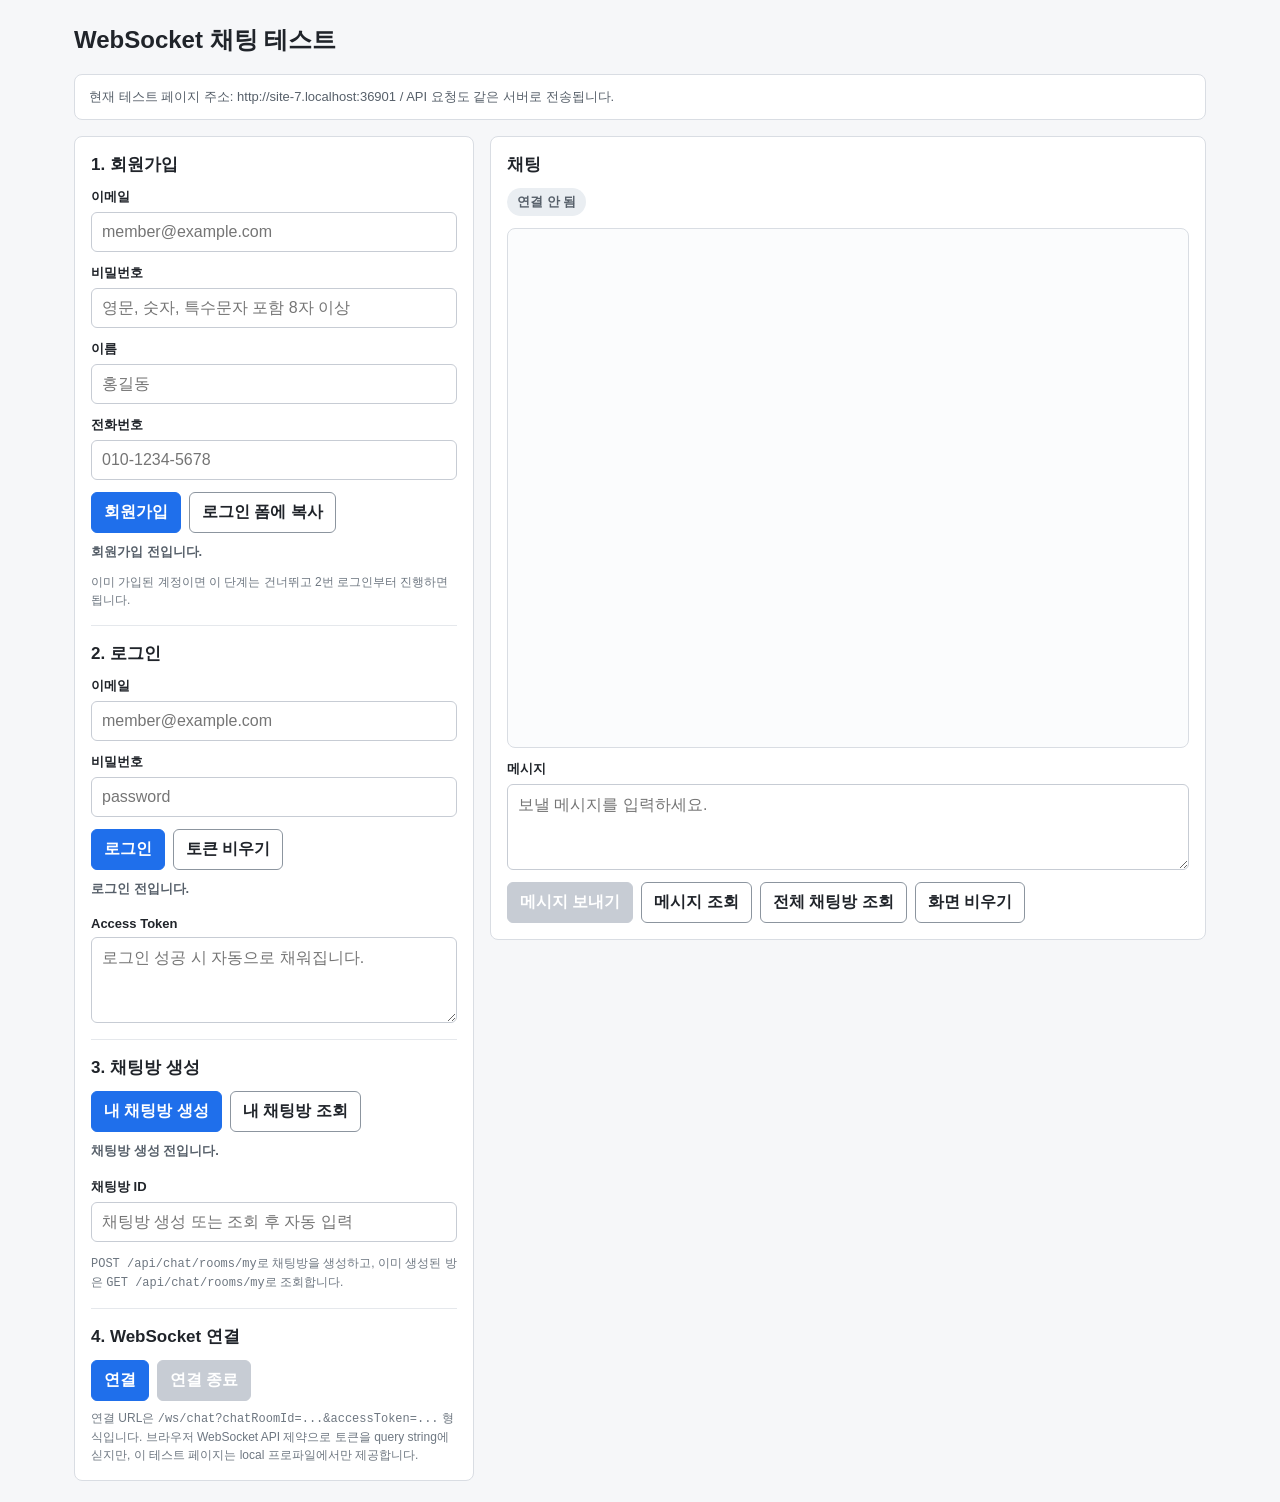
==== src/main/resources/chat-test/chat-test.html @ c2c8c6ca "feat: 채팅방 및 메시지 조회 페이징 적용" ====
<!doctype html>
<html lang="ko">
<head>
    <meta charset="UTF-8">
    <meta name="viewport" content="width=device-width, initial-scale=1.0">
    <title>WebSocket 채팅 테스트</title>
    <style>
        * {
            box-sizing: border-box;
        }

        body {
            margin: 0;
            font-family: Arial, "Malgun Gothic", sans-serif;
            background: #f6f7f9;
            color: #20242a;
        }

        main {
            max-width: 1180px;
            margin: 0 auto;
            padding: 24px;
        }

        h1 {
            margin: 0 0 18px;
            font-size: 24px;
        }

        h2 {
            margin: 0 0 12px;
            font-size: 17px;
        }

        code {
            font-family: Consolas, monospace;
            font-size: 12px;
        }

        .layout {
            display: grid;
            grid-template-columns: 400px 1fr;
            gap: 16px;
            align-items: start;
        }

        .panel {
            background: #ffffff;
            border: 1px solid #d9dde3;
            border-radius: 8px;
            padding: 16px;
        }

        .step {
            padding-top: 16px;
            margin-top: 16px;
            border-top: 1px solid #e5e8ec;
        }

        .step:first-of-type {
            padding-top: 0;
            margin-top: 0;
            border-top: 0;
        }

        .field {
            display: grid;
            gap: 6px;
            margin-bottom: 12px;
        }

        label {
            font-size: 13px;
            font-weight: 700;
        }

        input,
        textarea {
            width: 100%;
            border: 1px solid #c7ccd4;
            border-radius: 6px;
            padding: 10px;
            font: inherit;
            background: #ffffff;
        }

        textarea {
            min-height: 86px;
            resize: vertical;
        }

        .row {
            display: flex;
            gap: 8px;
            flex-wrap: wrap;
        }

        button {
            border: 1px solid #1f6feb;
            border-radius: 6px;
            padding: 9px 12px;
            font: inherit;
            font-weight: 700;
            color: #ffffff;
            background: #1f6feb;
            cursor: pointer;
        }

        button.secondary {
            border-color: #8c959f;
            color: #20242a;
            background: #ffffff;
        }

        button.danger {
            border-color: #d1242f;
            background: #d1242f;
        }

        button:disabled {
            border-color: #c7ccd4;
            background: #c7ccd4;
            cursor: not-allowed;
        }

        .status {
            display: inline-flex;
            align-items: center;
            min-height: 28px;
            margin-bottom: 12px;
            padding: 4px 10px;
            border-radius: 999px;
            font-size: 13px;
            font-weight: 700;
            background: #eaeef2;
            color: #57606a;
        }

        .status.connected {
            background: #dafbe1;
            color: #116329;
        }

        .status.error {
            background: #ffebe9;
            color: #a40e26;
        }

        .notice {
            margin: 0 0 16px;
            padding: 12px 14px;
            border: 1px solid #d9dde3;
            border-radius: 8px;
            background: #ffffff;
            color: #57606a;
            font-size: 13px;
            line-height: 1.5;
        }

        .notice.error {
            border-color: #ff8182;
            background: #ffebe9;
            color: #a40e26;
            font-weight: 700;
        }

        .messages {
            height: 520px;
            overflow: auto;
            border: 1px solid #d9dde3;
            border-radius: 8px;
            padding: 12px;
            background: #fbfcfd;
        }

        .message {
            margin-bottom: 8px;
            padding: 8px 10px;
            border-radius: 6px;
            background: #ffffff;
            border: 1px solid #e5e8ec;
            white-space: pre-wrap;
            word-break: break-word;
        }

        .message.system {
            color: #57606a;
            background: #f0f3f6;
        }

        .message.error {
            color: #a40e26;
            background: #ffebe9;
        }

        .message.chat {
            color: #24292f;
            background: #ffffff;
        }

        .message .meta {
            display: block;
            margin-bottom: 4px;
            color: #57606a;
            font-size: 12px;
            font-weight: 700;
        }

        .hint {
            margin: 8px 0 0;
            font-size: 12px;
            color: #6e7781;
            line-height: 1.5;
        }

        .result {
            min-height: 22px;
            margin-top: 10px;
            font-size: 13px;
            font-weight: 700;
            color: #57606a;
        }

        .result.success {
            color: #116329;
        }

        .result.error {
            color: #a40e26;
        }

        @media (max-width: 900px) {
            main {
                padding: 16px;
            }

            .layout {
                grid-template-columns: 1fr;
            }

            .messages {
                height: 320px;
            }
        }
    </style>
</head>
<body>
<main>
    <h1>WebSocket 채팅 테스트</h1>

    <div id="pageNotice" class="notice"></div>

    <div class="layout">
        <section class="panel">
            <div class="step">
                <h2>1. 회원가입</h2>

                <div class="field">
                    <label for="signupEmail">이메일</label>
                    <input id="signupEmail" type="email" placeholder="member@example.com">
                </div>

                <div class="field">
                    <label for="signupPassword">비밀번호</label>
                    <input id="signupPassword" type="password" placeholder="영문, 숫자, 특수문자 포함 8자 이상">
                </div>

                <div class="field">
                    <label for="signupName">이름</label>
                    <input id="signupName" type="text" placeholder="홍길동">
                </div>

                <div class="field">
                    <label for="signupPhone">전화번호</label>
                    <input id="signupPhone" type="text" placeholder="010-1234-5678">
                </div>

                <div class="row">
                    <button type="button" id="signupButton">회원가입</button>
                    <button type="button" class="secondary" id="copySignupToLoginButton">로그인 폼에 복사</button>
                </div>

                <div id="signupResult" class="result">회원가입 전입니다.</div>

                <p class="hint">
                    이미 가입된 계정이면 이 단계는 건너뛰고 2번 로그인부터 진행하면 됩니다.
                </p>
            </div>

            <div class="step">
                <h2>2. 로그인</h2>

                <div class="field">
                    <label for="loginEmail">이메일</label>
                    <input id="loginEmail" type="email" placeholder="member@example.com">
                </div>

                <div class="field">
                    <label for="loginPassword">비밀번호</label>
                    <input id="loginPassword" type="password" placeholder="password">
                </div>

                <div class="row">
                    <button type="button" id="loginButton">로그인</button>
                    <button type="button" class="secondary" id="clearTokenButton">토큰 비우기</button>
                </div>

                <div id="loginResult" class="result">로그인 전입니다.</div>

                <div class="field" style="margin-top: 14px;">
                    <label for="accessToken">Access Token</label>
                    <textarea id="accessToken" placeholder="로그인 성공 시 자동으로 채워집니다."></textarea>
                </div>
            </div>

            <div class="step">
                <h2>3. 채팅방 생성</h2>

                <div class="row">
                    <button type="button" id="createRoomButton">내 채팅방 생성</button>
                    <button type="button" class="secondary" id="getRoomButton">내 채팅방 조회</button>
                </div>

                <div id="roomResult" class="result">채팅방 생성 전입니다.</div>

                <div class="field" style="margin-top: 14px;">
                    <label for="chatRoomId">채팅방 ID</label>
                    <input id="chatRoomId" type="number" min="1" placeholder="채팅방 생성 또는 조회 후 자동 입력">
                </div>

                <p class="hint">
                    <code>POST /api/chat/rooms/my</code>로 채팅방을 생성하고,
                    이미 생성된 방은 <code>GET /api/chat/rooms/my</code>로 조회합니다.
                </p>
            </div>

            <div class="step">
                <h2>4. WebSocket 연결</h2>

                <div class="row">
                    <button type="button" id="connectButton">연결</button>
                    <button type="button" class="danger" id="disconnectButton" disabled>연결 종료</button>
                </div>

                <p class="hint">
                    연결 URL은 <code>/ws/chat?chatRoomId=...&accessToken=...</code> 형식입니다.
                    브라우저 WebSocket API 제약으로 토큰을 query string에 싣지만, 이 테스트 페이지는 local 프로파일에서만 제공합니다.
                </p>
            </div>
        </section>

        <section class="panel">
            <h2>채팅</h2>
            <div id="connectionStatus" class="status">연결 안 됨</div>

            <div id="messages" class="messages"></div>

            <div class="field" style="margin-top: 12px;">
                <label for="messageInput">메시지</label>
                <textarea id="messageInput" placeholder="보낼 메시지를 입력하세요." disabled></textarea>
            </div>

            <div class="row">
                <button type="button" id="sendButton" disabled>메시지 보내기</button>
                <button type="button" class="secondary" id="loadMessagesButton">메시지 조회</button>
                <button type="button" class="secondary" id="loadRoomsButton">전체 채팅방 조회</button>
                <button type="button" class="secondary" id="clearMessagesButton">화면 비우기</button>
            </div>
        </section>
    </div>
</main>

<script>
    const signupEmailInput = document.getElementById("signupEmail");
    const signupPasswordInput = document.getElementById("signupPassword");
    const signupNameInput = document.getElementById("signupName");
    const signupPhoneInput = document.getElementById("signupPhone");
    const loginEmailInput = document.getElementById("loginEmail");
    const loginPasswordInput = document.getElementById("loginPassword");
    const accessTokenInput = document.getElementById("accessToken");
    const chatRoomIdInput = document.getElementById("chatRoomId");
    const messageInput = document.getElementById("messageInput");
    const messages = document.getElementById("messages");
    const connectionStatus = document.getElementById("connectionStatus");
    const signupResult = document.getElementById("signupResult");
    const loginResult = document.getElementById("loginResult");
    const roomResult = document.getElementById("roomResult");
    const pageNotice = document.getElementById("pageNotice");
    const signupButton = document.getElementById("signupButton");
    const copySignupToLoginButton = document.getElementById("copySignupToLoginButton");
    const loginButton = document.getElementById("loginButton");
    const clearTokenButton = document.getElementById("clearTokenButton");
    const createRoomButton = document.getElementById("createRoomButton");
    const getRoomButton = document.getElementById("getRoomButton");
    const connectButton = document.getElementById("connectButton");
    const disconnectButton = document.getElementById("disconnectButton");
    const sendButton = document.getElementById("sendButton");
    const loadMessagesButton = document.getElementById("loadMessagesButton");
    const loadRoomsButton = document.getElementById("loadRoomsButton");
    const clearMessagesButton = document.getElementById("clearMessagesButton");

    let socket = null;

    initializePageNotice();

    accessTokenInput.value = localStorage.getItem("chatTestAccessToken") || "";
    chatRoomIdInput.value = localStorage.getItem("chatTestChatRoomId") || "";
    loginEmailInput.value = localStorage.getItem("chatTestEmail") || "";

    signupButton.addEventListener("click", signup);
    copySignupToLoginButton.addEventListener("click", copySignupToLogin);
    loginButton.addEventListener("click", login);
    clearTokenButton.addEventListener("click", clearToken);
    createRoomButton.addEventListener("click", createMyChatRoom);
    getRoomButton.addEventListener("click", getMyChatRoom);
    connectButton.addEventListener("click", connect);
    disconnectButton.addEventListener("click", disconnect);
    sendButton.addEventListener("click", sendMessage);
    loadMessagesButton.addEventListener("click", loadMessages);
    loadRoomsButton.addEventListener("click", loadChatRooms);
    clearMessagesButton.addEventListener("click", clearMessages);

    messageInput.addEventListener("keydown", (event) => {
        if (event.key === "Enter" && !event.shiftKey) {
            event.preventDefault();
            sendMessage();
        }
    });

    async function signup() {
        const email = signupEmailInput.value.trim();
        const password = signupPasswordInput.value;
        const name = signupNameInput.value.trim();
        const phone = signupPhoneInput.value.trim();

        if (!email || !password || !name || !phone) {
            setResult(signupResult, "회원가입 정보를 모두 입력하세요.", "error");
            appendMessage("회원가입 정보를 모두 입력하세요.", "error");
            return;
        }

        try {
            setResult(signupResult, "회원가입 요청 중...", "");
            appendMessage("회원가입 요청 중...", "system");
            signupButton.disabled = true;

            const response = await fetch(apiUrl("/api/auth/signup"), {
                method: "POST",
                headers: {
                    "Content-Type": "application/json"
                },
                body: JSON.stringify({email, password, name, phone})
            });

            const body = await readJson(response);

            if (!response.ok || !body.success) {
                setResult(signupResult, "회원가입 실패: 입력값 또는 중복 이메일을 확인하세요.", "error");
                appendMessage("회원가입 실패: " + JSON.stringify(body), "error");
                return;
            }

            setResult(signupResult, `회원가입 성공: ${body.data.email}`, "success");
            appendMessage(`회원가입 성공: memberId=${body.data.memberId}`, "system");
            copySignupToLogin();
        } catch (error) {
            const message = getFetchErrorMessage(error);
            setResult(signupResult, message, "error");
            appendMessage("회원가입 요청 오류: " + message, "error");
        } finally {
            signupButton.disabled = false;
        }
    }

    function copySignupToLogin() {
        loginEmailInput.value = signupEmailInput.value.trim();
        loginPasswordInput.value = signupPasswordInput.value;
        appendMessage("회원가입 폼의 이메일/비밀번호를 로그인 폼에 복사했습니다.", "system");
    }

    async function login() {
        const email = loginEmailInput.value.trim();
        const password = loginPasswordInput.value;

        if (!email || !password) {
            setResult(loginResult, "로그인 이메일과 비밀번호를 입력하세요.", "error");
            appendMessage("로그인 이메일과 비밀번호를 입력하세요.", "error");
            return;
        }

        try {
            setResult(loginResult, "로그인 요청 중...", "");
            appendMessage("로그인 요청 중...", "system");
            loginButton.disabled = true;

            const response = await fetch(apiUrl("/api/auth/login"), {
                method: "POST",
                headers: {
                    "Content-Type": "application/json"
                },
                body: JSON.stringify({email, password})
            });

            const body = await readJson(response);

            if (!response.ok || !body.success) {
                setResult(loginResult, "로그인 실패: 이메일 또는 비밀번호를 확인하세요.", "error");
                appendMessage("로그인 실패: " + JSON.stringify(body), "error");
                return;
            }

            const accessToken = body.data.accessToken;
            accessTokenInput.value = accessToken;
            localStorage.setItem("chatTestAccessToken", accessToken);
            localStorage.setItem("chatTestEmail", email);

            setResult(loginResult, "로그인 성공: Access Token을 받았습니다.", "success");
            appendMessage("로그인 성공: Access Token을 저장했습니다.", "system");
        } catch (error) {
            const message = getFetchErrorMessage(error);
            setResult(loginResult, message, "error");
            appendMessage("로그인 요청 오류: " + message, "error");
        } finally {
            loginButton.disabled = false;
        }
    }

    async function createMyChatRoom() {
        const accessToken = getAccessToken();

        if (!accessToken) {
            setResult(roomResult, "먼저 로그인해서 Access Token을 받아야 합니다.", "error");
            appendMessage("먼저 로그인해서 Access Token을 받아야 합니다.", "error");
            return;
        }

        try {
            setResult(roomResult, "내 채팅방 생성 요청 중...", "");
            appendMessage("내 채팅방 생성 요청 중...", "system");
            createRoomButton.disabled = true;

            const response = await fetch(apiUrl("/api/chat/rooms/my"), {
                method: "POST",
                headers: {
                    "Authorization": "Bearer " + accessToken
                }
            });

            const body = await readJson(response);

            if (!response.ok || !body.success) {
                setResult(roomResult, "채팅방 생성 실패: 이미 있으면 조회 버튼을 눌러보세요.", "error");
                appendMessage("채팅방 생성 실패: " + JSON.stringify(body), "error");

                if (response.status === 409) {
                    appendMessage("이미 채팅방이 있다면 '내 채팅방 조회'를 눌러 chatRoomId를 가져오세요.", "system");
                }

                return;
            }

            setChatRoomId(body.data.chatRoomId);
            setResult(roomResult, `채팅방 생성 성공: chatRoomId=${body.data.chatRoomId}`, "success");
            appendMessage(`채팅방 생성 성공: chatRoomId=${body.data.chatRoomId}`, "system");
        } catch (error) {
            const message = getFetchErrorMessage(error);
            setResult(roomResult, message, "error");
            appendMessage("채팅방 생성 요청 오류: " + message, "error");
        } finally {
            createRoomButton.disabled = false;
        }
    }

    async function getMyChatRoom() {
        const accessToken = getAccessToken();

        if (!accessToken) {
            setResult(roomResult, "먼저 로그인해서 Access Token을 받아야 합니다.", "error");
            appendMessage("먼저 로그인해서 Access Token을 받아야 합니다.", "error");
            return;
        }

        try {
            setResult(roomResult, "내 채팅방 조회 요청 중...", "");
            appendMessage("내 채팅방 조회 요청 중...", "system");
            getRoomButton.disabled = true;

            const response = await fetch(apiUrl("/api/chat/rooms/my"), {
                method: "GET",
                headers: {
                    "Authorization": "Bearer " + accessToken
                }
            });

            const body = await readJson(response);

            if (!response.ok || !body.success) {
                setResult(roomResult, "채팅방 조회 실패: 먼저 채팅방을 생성하세요.", "error");
                appendMessage("채팅방 조회 실패: " + JSON.stringify(body), "error");
                return;
            }

            setChatRoomId(body.data.chatRoomId);
            setResult(roomResult, `채팅방 조회 성공: chatRoomId=${body.data.chatRoomId}`, "success");
            appendMessage(`채팅방 조회 성공: chatRoomId=${body.data.chatRoomId}`, "system");
        } catch (error) {
            const message = getFetchErrorMessage(error);
            setResult(roomResult, message, "error");
            appendMessage("채팅방 조회 요청 오류: " + message, "error");
        } finally {
            getRoomButton.disabled = false;
        }
    }

    function connect() {
        const chatRoomId = chatRoomIdInput.value.trim();
        const accessToken = getAccessToken();

        if (!chatRoomId) {
            appendMessage("먼저 채팅방을 생성하거나 조회해서 채팅방 ID를 받아야 합니다.", "error");
            return;
        }

        if (!accessToken) {
            appendMessage("먼저 로그인해서 Access Token을 받아야 합니다.", "error");
            return;
        }

        if (socket && socket.readyState === WebSocket.OPEN) {
            appendMessage("이미 WebSocket에 연결되어 있습니다.", "system");
            return;
        }

        /*
         * 현재 페이지가 http://localhost:8080이면 ws://localhost:8080/ws/chat 으로,
         * https://...이면 wss://... 으로 연결합니다.
         */
        const protocol = window.location.protocol === "https:" ? "wss:" : "ws:";
        const query = new URLSearchParams({
            chatRoomId,
            accessToken
        });
        const url = `${protocol}//${window.location.host}/ws/chat?${query.toString()}`;

        appendMessage("WebSocket 연결 시도: " + url.replace(accessToken, "ACCESS_TOKEN"), "system");

        socket = new WebSocket(url);

        socket.onopen = () => {
            setConnected(true);
            appendMessage("WebSocket 연결 성공", "system");
        };

        socket.onmessage = (event) => {
            appendWebSocketMessage(event.data);
        };

        socket.onerror = () => {
            setStatus("WebSocket 오류", "error");
            appendMessage("WebSocket 오류가 발생했습니다. 서버 로그를 확인하세요.", "error");
        };

        socket.onclose = (event) => {
            setConnected(false);
            appendMessage(`WebSocket 연결 종료: code=${event.code}, reason=${event.reason || "없음"}`, "system");
        };
    }

    function disconnect() {
        if (!socket) {
            return;
        }

        socket.close();
        socket = null;
        setConnected(false);
    }

    function sendMessage() {
        const message = messageInput.value.trim();

        if (!message) {
            return;
        }

        if (message.length > 1000) {
            appendMessage("메시지는 1000자 이하로 입력해야 합니다.", "error");
            return;
        }

        if (!socket || socket.readyState !== WebSocket.OPEN) {
            appendMessage("WebSocket이 연결되어 있지 않습니다.", "error");
            return;
        }

        socket.send(message);
        messageInput.value = "";
        messageInput.focus();
    }

    async function loadMessages() {
        const accessToken = getAccessToken();
        const chatRoomId = chatRoomIdInput.value.trim();

        if (!accessToken) {
            appendMessage("먼저 로그인해서 Access Token을 받아야 합니다.", "error");
            return;
        }

        if (!chatRoomId) {
            appendMessage("먼저 조회할 채팅방 ID를 입력해야 합니다.", "error");
            return;
        }

        try {
            appendMessage(`채팅방 메시지 조회 요청: chatRoomId=${chatRoomId}`, "system");

            const response = await fetch(apiUrl(`/api/chat/rooms/${chatRoomId}/messages`), {
                method: "GET",
                headers: {
                    "Authorization": "Bearer " + accessToken
                }
            });

            const body = await readJson(response);

            if (!response.ok || !body.success) {
                appendMessage("메시지 조회 실패: " + JSON.stringify(body), "error");
                return;
            }

            const page = body.data;
            appendMessage(`저장된 메시지 ${page.content.length}개를 조회했습니다. page=${page.page}, size=${page.size}`, "system");
            page.content.forEach(appendChatMessage);
        } catch (error) {
            appendMessage("메시지 조회 요청 오류: " + getFetchErrorMessage(error), "error");
        }
    }

    async function loadChatRooms() {
        const accessToken = getAccessToken();

        if (!accessToken) {
            appendMessage("먼저 로그인해서 Access Token을 받아야 합니다.", "error");
            return;
        }

        try {
            appendMessage("전체 채팅방 목록 조회 요청", "system");

            const response = await fetch(apiUrl("/api/chat/rooms"), {
                method: "GET",
                headers: {
                    "Authorization": "Bearer " + accessToken
                }
            });

            const body = await readJson(response);

            if (!response.ok || !body.success) {
                appendMessage("전체 채팅방 조회 실패: " + JSON.stringify(body), "error");
                return;
            }

            const page = body.data;
            appendMessage(`전체 채팅방 ${page.content.length}개를 조회했습니다. page=${page.page}, size=${page.size}`, "system");
            page.content.forEach((room) => {
                appendMessage(
                        `chatRoomId=${room.chatRoomId}, memberId=${room.memberId}, createdAt=${formatDateTime(room.createdAt)}`,
                        "system"
                );
            });
        } catch (error) {
            appendMessage("전체 채팅방 조회 요청 오류: " + getFetchErrorMessage(error), "error");
        }
    }

    function clearToken() {
        accessTokenInput.value = "";
        localStorage.removeItem("chatTestAccessToken");
        appendMessage("Access Token을 비웠습니다.", "system");
    }

    function clearMessages() {
        messages.innerHTML = "";
    }

    function setChatRoomId(chatRoomId) {
        chatRoomIdInput.value = chatRoomId;
        localStorage.setItem("chatTestChatRoomId", chatRoomId);
    }

    function getAccessToken() {
        return accessTokenInput.value.trim();
    }

    async function readJson(response) {
        const text = await response.text();

        if (!text) {
            return {};
        }

        return JSON.parse(text);
    }

    function appendWebSocketMessage(data) {
        try {
            const parsed = JSON.parse(data);

            if (parsed.success === false) {
                appendMessage(`WebSocket 오류 응답: ${parsed.code} - ${parsed.message}`, "error");
                return;
            }

            appendChatMessage(parsed);
        } catch (error) {
            appendMessage(data);
        }
    }

    function appendChatMessage(message) {
        const element = document.createElement("div");
        element.className = "message chat";

        const meta = document.createElement("span");
        meta.className = "meta";
        meta.textContent =
                `#${message.messageId} ${message.senderRole}:${message.senderId} / room=${message.chatRoomId} / ${formatDateTime(message.createdAt)}`;

        const content = document.createElement("span");
        content.textContent = message.content;

        element.appendChild(meta);
        element.appendChild(content);
        messages.appendChild(element);
        messages.scrollTop = messages.scrollHeight;
    }

    function appendMessage(text, type = "") {
        const element = document.createElement("div");
        element.className = type ? `message ${type}` : "message";
        element.textContent = text;
        messages.appendChild(element);
        messages.scrollTop = messages.scrollHeight;
    }

    function setConnected(connected) {
        connectButton.disabled = connected;
        disconnectButton.disabled = !connected;
        sendButton.disabled = !connected;
        messageInput.disabled = !connected;

        setStatus(connected ? "연결됨" : "연결 안 됨", connected ? "connected" : "");
    }

    function setStatus(text, type = "") {
        connectionStatus.textContent = text;
        connectionStatus.className = type ? `status ${type}` : "status";
    }

    function setResult(element, text, type = "") {
        element.textContent = text;
        element.className = type ? `result ${type}` : "result";
    }

    function formatDateTime(value) {
        if (!value) {
            return "-";
        }

        return String(value).replace("T", " ");
    }

    function apiUrl(path) {
        return path;
    }

    function initializePageNotice() {
        if (window.location.protocol === "file:") {
            pageNotice.className = "notice error";
            pageNotice.textContent =
                    "현재 HTML 파일을 직접 열었습니다. 이 상태에서는 브라우저가 API 요청을 막아서 Failed to fetch가 날 수 있습니다. " +
                    "Spring Boot 서버를 실행한 뒤 http://localhost:8080/chat-test.html 로 접속하세요.";
            return;
        }

        pageNotice.className = "notice";
        pageNotice.textContent =
                "현재 테스트 페이지 주소: " + window.location.origin +
                " / API 요청도 같은 서버로 전송됩니다.";
    }

    function getFetchErrorMessage(error) {
        if (window.location.protocol === "file:") {
            return "HTML 파일을 직접 열어서 API 요청이 막혔습니다. http://localhost:8080/chat-test.html 로 접속하세요.";
        }

        return "서버에 연결하지 못했습니다. Spring Boot 서버가 실행 중인지, 현재 주소가 http://localhost:8080/chat-test.html 인지 확인하세요. 원인: " + error.message;
    }
</script>
</body>
</html>
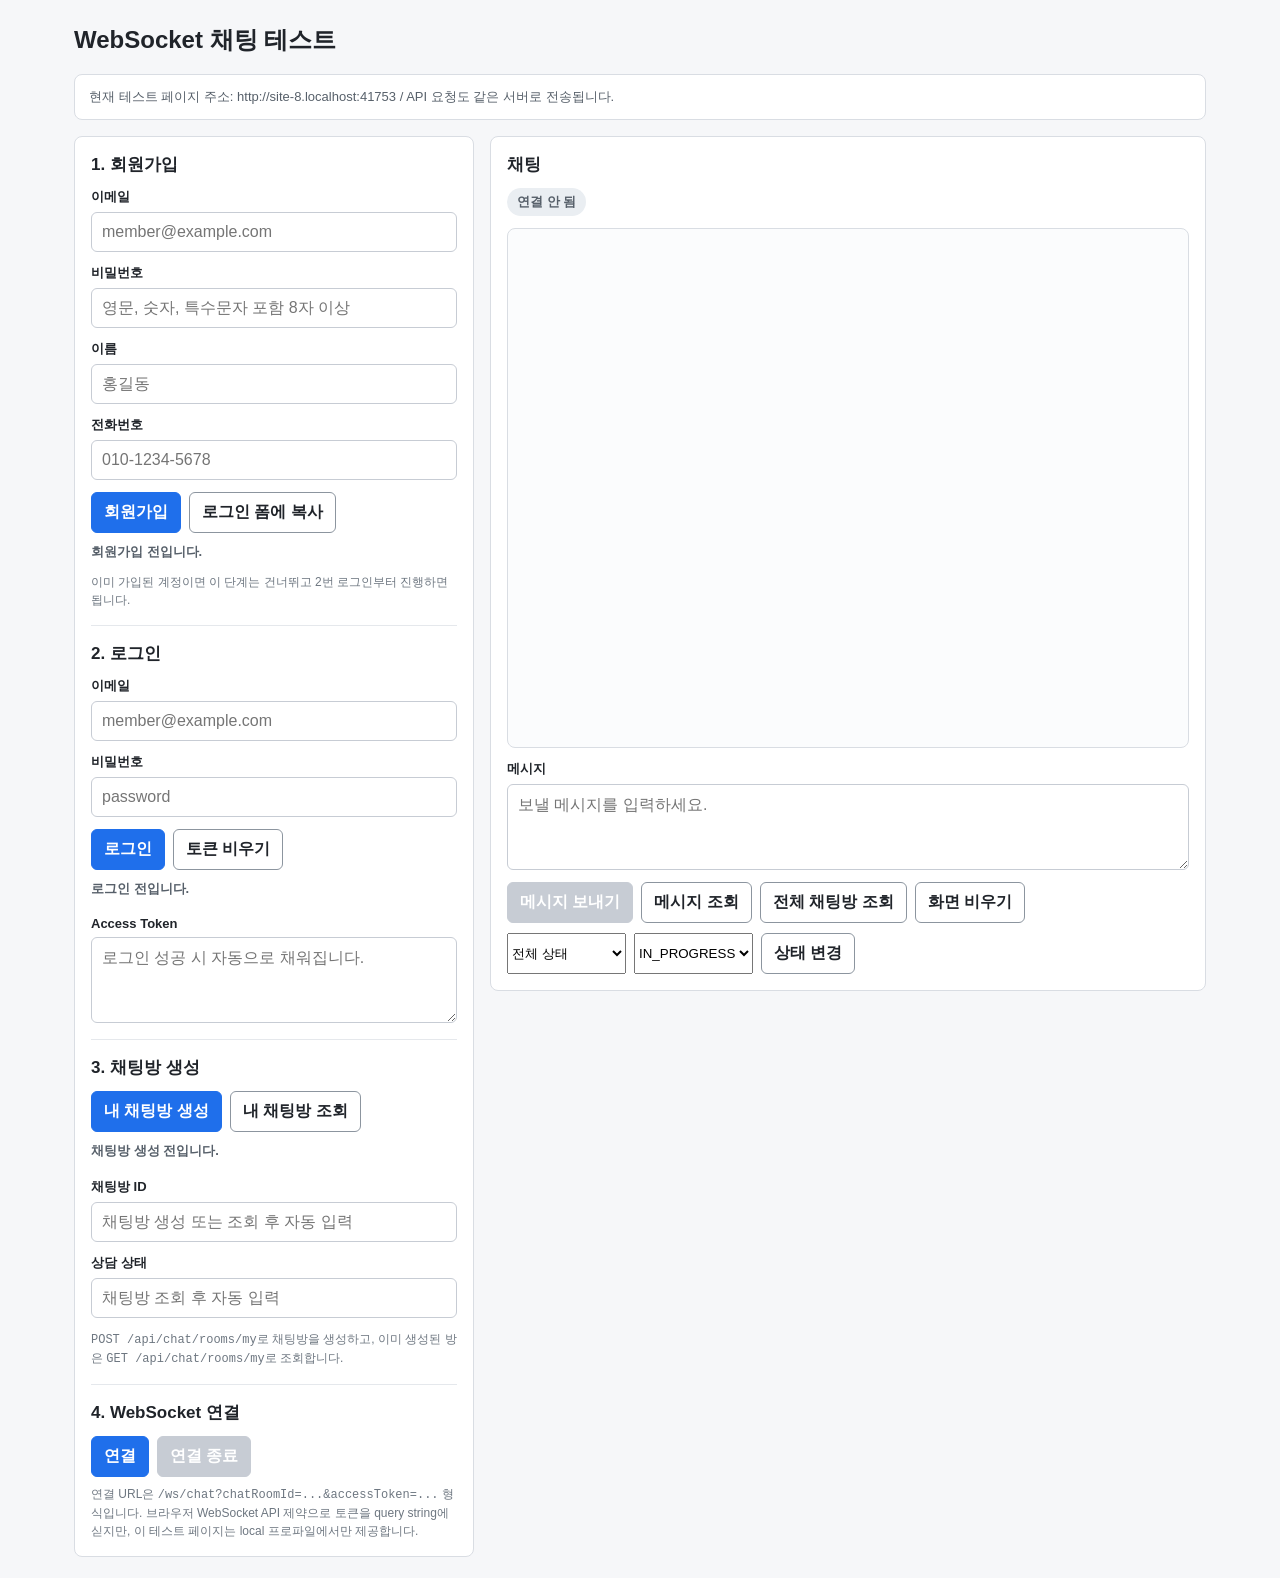
==== commit 8edc08dd: "merge: dev 충돌 해결" ====
--- a/src/main/resources/chat-test/chat-test.html
+++ b/src/main/resources/chat-test/chat-test.html
@@ -328,6 +328,11 @@
                     <input id="chatRoomId" type="number" min="1" placeholder="채팅방 생성 또는 조회 후 자동 입력">
                 </div>
 
+                <div class="field">
+                    <label for="chatRoomStatus">상담 상태</label>
+                    <input id="chatRoomStatus" type="text" placeholder="채팅방 조회 후 자동 입력" readonly>
+                </div>
+
                 <p class="hint">
                     <code>POST /api/chat/rooms/my</code>로 채팅방을 생성하고,
                     이미 생성된 방은 <code>GET /api/chat/rooms/my</code>로 조회합니다.
@@ -365,6 +370,20 @@
                 <button type="button" class="secondary" id="loadMessagesButton">메시지 조회</button>
                 <button type="button" class="secondary" id="loadRoomsButton">전체 채팅방 조회</button>
                 <button type="button" class="secondary" id="clearMessagesButton">화면 비우기</button>
+            </div>
+
+            <div class="row" style="margin-top: 10px;">
+                <select id="roomStatusFilter">
+                    <option value="">전체 상태</option>
+                    <option value="WAITING">WAITING</option>
+                    <option value="IN_PROGRESS">IN_PROGRESS</option>
+                    <option value="COMPLETED">COMPLETED</option>
+                </select>
+                <select id="nextRoomStatus">
+                    <option value="IN_PROGRESS">IN_PROGRESS</option>
+                    <option value="COMPLETED">COMPLETED</option>
+                </select>
+                <button type="button" class="secondary" id="changeRoomStatusButton">상태 변경</button>
             </div>
         </section>
     </div>
@@ -379,6 +398,7 @@
     const loginPasswordInput = document.getElementById("loginPassword");
     const accessTokenInput = document.getElementById("accessToken");
     const chatRoomIdInput = document.getElementById("chatRoomId");
+    const chatRoomStatusInput = document.getElementById("chatRoomStatus");
     const messageInput = document.getElementById("messageInput");
     const messages = document.getElementById("messages");
     const connectionStatus = document.getElementById("connectionStatus");
@@ -398,8 +418,12 @@
     const loadMessagesButton = document.getElementById("loadMessagesButton");
     const loadRoomsButton = document.getElementById("loadRoomsButton");
     const clearMessagesButton = document.getElementById("clearMessagesButton");
+    const roomStatusFilter = document.getElementById("roomStatusFilter");
+    const nextRoomStatus = document.getElementById("nextRoomStatus");
+    const changeRoomStatusButton = document.getElementById("changeRoomStatusButton");
 
     let socket = null;
+    let currentChatRoomStatus = "";
 
     initializePageNotice();
 
@@ -419,6 +443,7 @@
     loadMessagesButton.addEventListener("click", loadMessages);
     loadRoomsButton.addEventListener("click", loadChatRooms);
     clearMessagesButton.addEventListener("click", clearMessages);
+    changeRoomStatusButton.addEventListener("click", changeRoomStatus);
 
     messageInput.addEventListener("keydown", (event) => {
         if (event.key === "Enter" && !event.shiftKey) {
@@ -559,9 +584,9 @@
                 return;
             }
 
-            setChatRoomId(body.data.chatRoomId);
-            setResult(roomResult, `채팅방 생성 성공: chatRoomId=${body.data.chatRoomId}`, "success");
-            appendMessage(`채팅방 생성 성공: chatRoomId=${body.data.chatRoomId}`, "system");
+            setChatRoom(body.data);
+            setResult(roomResult, `채팅방 생성 성공: chatRoomId=${body.data.chatRoomId}, status=${body.data.status}`, "success");
+            appendMessage(`채팅방 생성 성공: chatRoomId=${body.data.chatRoomId}, status=${body.data.status}`, "system");
         } catch (error) {
             const message = getFetchErrorMessage(error);
             setResult(roomResult, message, "error");
@@ -600,9 +625,9 @@
                 return;
             }
 
-            setChatRoomId(body.data.chatRoomId);
-            setResult(roomResult, `채팅방 조회 성공: chatRoomId=${body.data.chatRoomId}`, "success");
-            appendMessage(`채팅방 조회 성공: chatRoomId=${body.data.chatRoomId}`, "system");
+            setChatRoom(body.data);
+            setResult(roomResult, `채팅방 조회 성공: chatRoomId=${body.data.chatRoomId}, status=${body.data.status}`, "success");
+            appendMessage(`채팅방 조회 성공: chatRoomId=${body.data.chatRoomId}, status=${body.data.status}`, "system");
         } catch (error) {
             const message = getFetchErrorMessage(error);
             setResult(roomResult, message, "error");
@@ -693,6 +718,15 @@
             return;
         }
 
+        /*
+         * 서버에서도 COMPLETED 상태 메시지 저장을 차단하지만,
+         * 테스트 페이지에서는 현재 조회된 상태가 COMPLETED이면 전송 버튼 흐름도 먼저 막습니다.
+         */
+        if (currentChatRoomStatus === "COMPLETED") {
+            appendMessage("완료된 채팅방에는 메시지를 보낼 수 없습니다.", "error");
+            return;
+        }
+
         socket.send(message);
         messageInput.value = "";
         messageInput.focus();
@@ -746,9 +780,12 @@
         }
 
         try {
-            appendMessage("전체 채팅방 목록 조회 요청", "system");
-
-            const response = await fetch(apiUrl("/api/chat/rooms"), {
+            const status = roomStatusFilter.value;
+            const query = status ? `?status=${encodeURIComponent(status)}` : "";
+
+            appendMessage(status ? `${status} 채팅방 목록 조회 요청` : "전체 채팅방 목록 조회 요청", "system");
+
+            const response = await fetch(apiUrl("/api/chat/rooms" + query), {
                 method: "GET",
                 headers: {
                     "Authorization": "Bearer " + accessToken
@@ -766,12 +803,56 @@
             appendMessage(`전체 채팅방 ${page.content.length}개를 조회했습니다. page=${page.page}, size=${page.size}`, "system");
             page.content.forEach((room) => {
                 appendMessage(
-                        `chatRoomId=${room.chatRoomId}, memberId=${room.memberId}, createdAt=${formatDateTime(room.createdAt)}`,
+                        `chatRoomId=${room.chatRoomId}, memberId=${room.memberId}, status=${room.status}, updatedAt=${formatDateTime(room.updatedAt)}, createdAt=${formatDateTime(room.createdAt)}`,
                         "system"
                 );
             });
         } catch (error) {
             appendMessage("전체 채팅방 조회 요청 오류: " + getFetchErrorMessage(error), "error");
+        }
+    }
+
+    async function changeRoomStatus() {
+        const accessToken = getAccessToken();
+        const chatRoomId = chatRoomIdInput.value.trim();
+        const status = nextRoomStatus.value;
+
+        if (!accessToken) {
+            appendMessage("먼저 로그인해서 Access Token을 받아야 합니다.", "error");
+            return;
+        }
+
+        if (!chatRoomId) {
+            appendMessage("상태를 변경할 채팅방 ID를 입력하세요.", "error");
+            return;
+        }
+
+        try {
+            appendMessage(`채팅방 상태 변경 요청: chatRoomId=${chatRoomId}, status=${status}`, "system");
+            changeRoomStatusButton.disabled = true;
+
+            const response = await fetch(apiUrl(`/api/chat/rooms/${chatRoomId}/status`), {
+                method: "PATCH",
+                headers: {
+                    "Authorization": "Bearer " + accessToken,
+                    "Content-Type": "application/json"
+                },
+                body: JSON.stringify({status})
+            });
+
+            const body = await readJson(response);
+
+            if (!response.ok || !body.success) {
+                appendMessage("채팅방 상태 변경 실패: " + JSON.stringify(body), "error");
+                return;
+            }
+
+            setChatRoom(body.data);
+            appendMessage(`채팅방 상태 변경 성공: chatRoomId=${body.data.chatRoomId}, status=${body.data.status}`, "system");
+        } catch (error) {
+            appendMessage("채팅방 상태 변경 요청 오류: " + getFetchErrorMessage(error), "error");
+        } finally {
+            changeRoomStatusButton.disabled = false;
         }
     }
 
@@ -848,10 +929,29 @@
     function setConnected(connected) {
         connectButton.disabled = connected;
         disconnectButton.disabled = !connected;
-        sendButton.disabled = !connected;
-        messageInput.disabled = !connected;
+        sendButton.disabled = !connected || currentChatRoomStatus === "COMPLETED";
+        messageInput.disabled = !connected || currentChatRoomStatus === "COMPLETED";
 
         setStatus(connected ? "연결됨" : "연결 안 됨", connected ? "connected" : "");
+    }
+
+    function setChatRoom(chatRoom) {
+        setChatRoomId(chatRoom.chatRoomId);
+        setChatRoomStatus(chatRoom.status);
+    }
+
+    function setChatRoomStatus(status) {
+        currentChatRoomStatus = status || "";
+        chatRoomStatusInput.value = currentChatRoomStatus;
+
+        if (socket && socket.readyState === WebSocket.OPEN) {
+            sendButton.disabled = currentChatRoomStatus === "COMPLETED";
+            messageInput.disabled = currentChatRoomStatus === "COMPLETED";
+        }
+
+        if (currentChatRoomStatus === "COMPLETED") {
+            appendMessage("현재 채팅방은 완료 상태입니다. 메시지 전송이 비활성화됩니다.", "system");
+        }
     }
 
     function setStatus(text, type = "") {
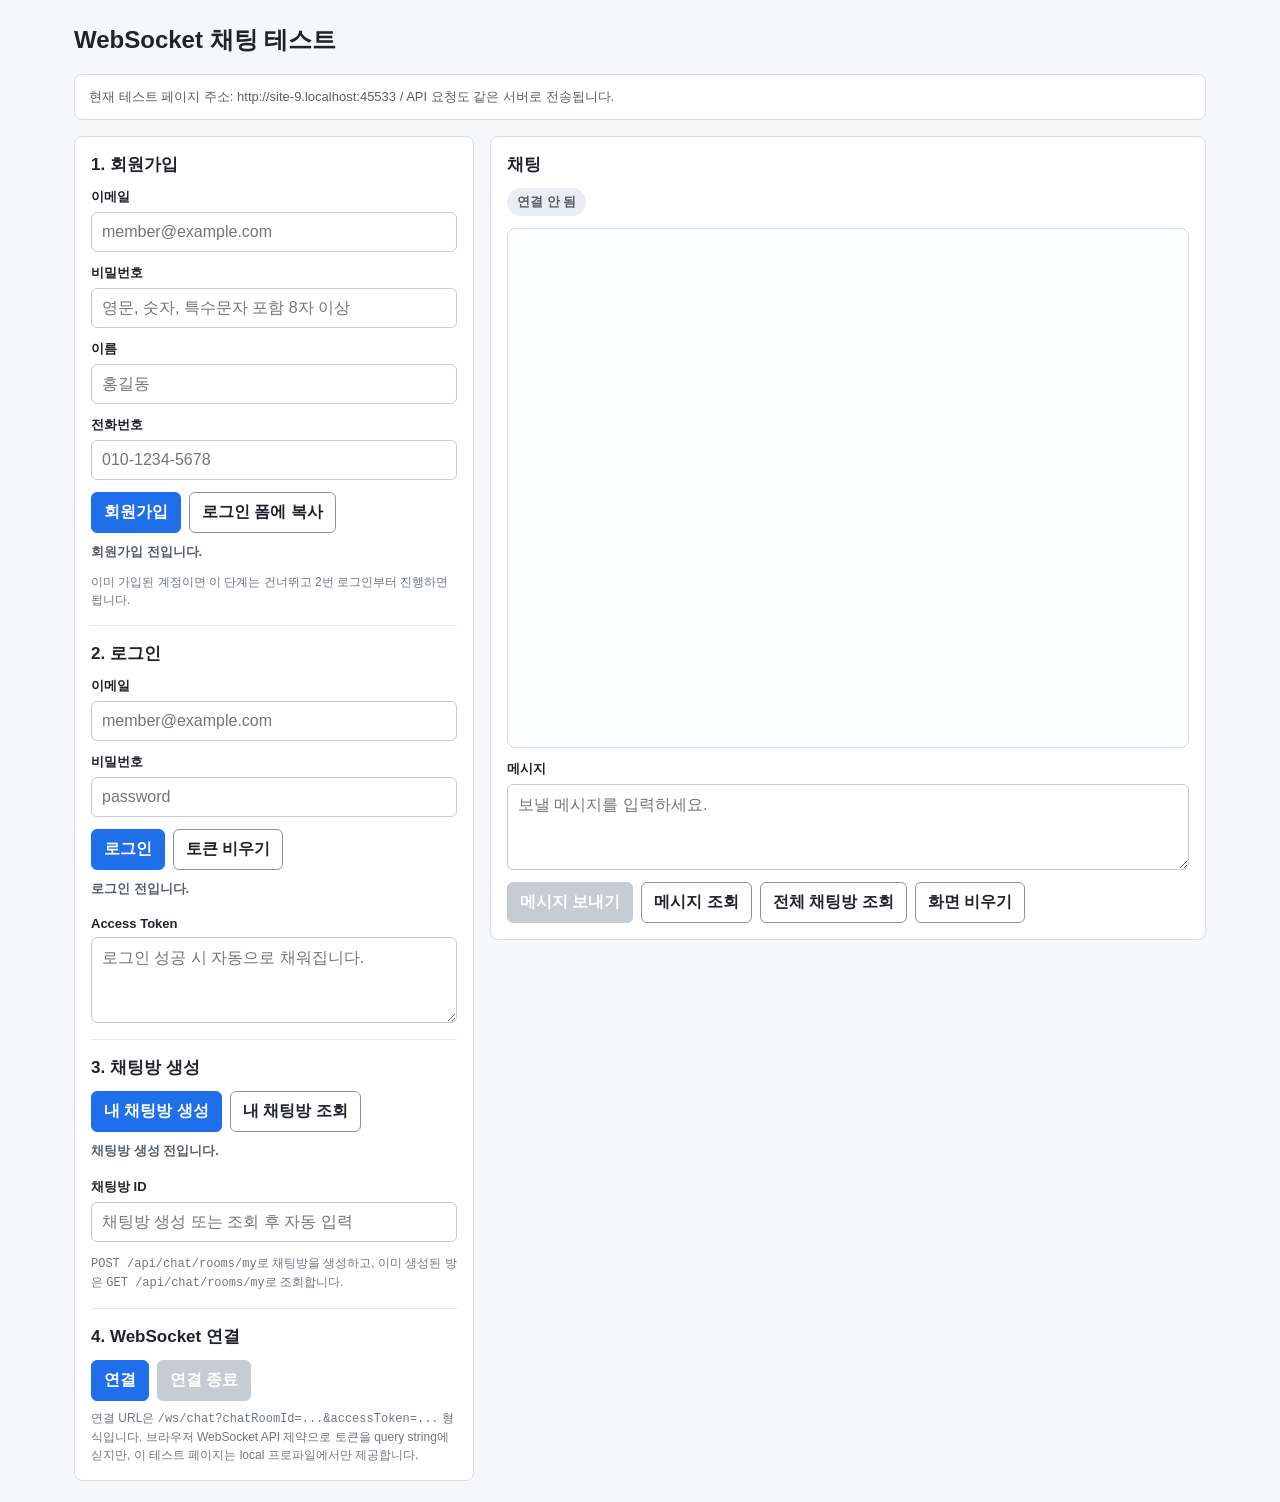
==== commit f34926a8: "Merge branch 'dev' into feat/93-admin-order-api" ====
--- a/src/main/resources/chat-test/chat-test.html
+++ b/src/main/resources/chat-test/chat-test.html
@@ -328,11 +328,6 @@
                     <input id="chatRoomId" type="number" min="1" placeholder="채팅방 생성 또는 조회 후 자동 입력">
                 </div>
 
-                <div class="field">
-                    <label for="chatRoomStatus">상담 상태</label>
-                    <input id="chatRoomStatus" type="text" placeholder="채팅방 조회 후 자동 입력" readonly>
-                </div>
-
                 <p class="hint">
                     <code>POST /api/chat/rooms/my</code>로 채팅방을 생성하고,
                     이미 생성된 방은 <code>GET /api/chat/rooms/my</code>로 조회합니다.
@@ -370,20 +365,6 @@
                 <button type="button" class="secondary" id="loadMessagesButton">메시지 조회</button>
                 <button type="button" class="secondary" id="loadRoomsButton">전체 채팅방 조회</button>
                 <button type="button" class="secondary" id="clearMessagesButton">화면 비우기</button>
-            </div>
-
-            <div class="row" style="margin-top: 10px;">
-                <select id="roomStatusFilter">
-                    <option value="">전체 상태</option>
-                    <option value="WAITING">WAITING</option>
-                    <option value="IN_PROGRESS">IN_PROGRESS</option>
-                    <option value="COMPLETED">COMPLETED</option>
-                </select>
-                <select id="nextRoomStatus">
-                    <option value="IN_PROGRESS">IN_PROGRESS</option>
-                    <option value="COMPLETED">COMPLETED</option>
-                </select>
-                <button type="button" class="secondary" id="changeRoomStatusButton">상태 변경</button>
             </div>
         </section>
     </div>
@@ -398,7 +379,6 @@
     const loginPasswordInput = document.getElementById("loginPassword");
     const accessTokenInput = document.getElementById("accessToken");
     const chatRoomIdInput = document.getElementById("chatRoomId");
-    const chatRoomStatusInput = document.getElementById("chatRoomStatus");
     const messageInput = document.getElementById("messageInput");
     const messages = document.getElementById("messages");
     const connectionStatus = document.getElementById("connectionStatus");
@@ -418,12 +398,8 @@
     const loadMessagesButton = document.getElementById("loadMessagesButton");
     const loadRoomsButton = document.getElementById("loadRoomsButton");
     const clearMessagesButton = document.getElementById("clearMessagesButton");
-    const roomStatusFilter = document.getElementById("roomStatusFilter");
-    const nextRoomStatus = document.getElementById("nextRoomStatus");
-    const changeRoomStatusButton = document.getElementById("changeRoomStatusButton");
 
     let socket = null;
-    let currentChatRoomStatus = "";
 
     initializePageNotice();
 
@@ -443,7 +419,6 @@
     loadMessagesButton.addEventListener("click", loadMessages);
     loadRoomsButton.addEventListener("click", loadChatRooms);
     clearMessagesButton.addEventListener("click", clearMessages);
-    changeRoomStatusButton.addEventListener("click", changeRoomStatus);
 
     messageInput.addEventListener("keydown", (event) => {
         if (event.key === "Enter" && !event.shiftKey) {
@@ -584,9 +559,9 @@
                 return;
             }
 
-            setChatRoom(body.data);
-            setResult(roomResult, `채팅방 생성 성공: chatRoomId=${body.data.chatRoomId}, status=${body.data.status}`, "success");
-            appendMessage(`채팅방 생성 성공: chatRoomId=${body.data.chatRoomId}, status=${body.data.status}`, "system");
+            setChatRoomId(body.data.chatRoomId);
+            setResult(roomResult, `채팅방 생성 성공: chatRoomId=${body.data.chatRoomId}`, "success");
+            appendMessage(`채팅방 생성 성공: chatRoomId=${body.data.chatRoomId}`, "system");
         } catch (error) {
             const message = getFetchErrorMessage(error);
             setResult(roomResult, message, "error");
@@ -625,9 +600,9 @@
                 return;
             }
 
-            setChatRoom(body.data);
-            setResult(roomResult, `채팅방 조회 성공: chatRoomId=${body.data.chatRoomId}, status=${body.data.status}`, "success");
-            appendMessage(`채팅방 조회 성공: chatRoomId=${body.data.chatRoomId}, status=${body.data.status}`, "system");
+            setChatRoomId(body.data.chatRoomId);
+            setResult(roomResult, `채팅방 조회 성공: chatRoomId=${body.data.chatRoomId}`, "success");
+            appendMessage(`채팅방 조회 성공: chatRoomId=${body.data.chatRoomId}`, "system");
         } catch (error) {
             const message = getFetchErrorMessage(error);
             setResult(roomResult, message, "error");
@@ -718,15 +693,6 @@
             return;
         }
 
-        /*
-         * 서버에서도 COMPLETED 상태 메시지 저장을 차단하지만,
-         * 테스트 페이지에서는 현재 조회된 상태가 COMPLETED이면 전송 버튼 흐름도 먼저 막습니다.
-         */
-        if (currentChatRoomStatus === "COMPLETED") {
-            appendMessage("완료된 채팅방에는 메시지를 보낼 수 없습니다.", "error");
-            return;
-        }
-
         socket.send(message);
         messageInput.value = "";
         messageInput.focus();
@@ -780,12 +746,9 @@
         }
 
         try {
-            const status = roomStatusFilter.value;
-            const query = status ? `?status=${encodeURIComponent(status)}` : "";
-
-            appendMessage(status ? `${status} 채팅방 목록 조회 요청` : "전체 채팅방 목록 조회 요청", "system");
-
-            const response = await fetch(apiUrl("/api/chat/rooms" + query), {
+            appendMessage("전체 채팅방 목록 조회 요청", "system");
+
+            const response = await fetch(apiUrl("/api/chat/rooms"), {
                 method: "GET",
                 headers: {
                     "Authorization": "Bearer " + accessToken
@@ -803,56 +766,12 @@
             appendMessage(`전체 채팅방 ${page.content.length}개를 조회했습니다. page=${page.page}, size=${page.size}`, "system");
             page.content.forEach((room) => {
                 appendMessage(
-                        `chatRoomId=${room.chatRoomId}, memberId=${room.memberId}, status=${room.status}, updatedAt=${formatDateTime(room.updatedAt)}, createdAt=${formatDateTime(room.createdAt)}`,
+                        `chatRoomId=${room.chatRoomId}, memberId=${room.memberId}, createdAt=${formatDateTime(room.createdAt)}`,
                         "system"
                 );
             });
         } catch (error) {
             appendMessage("전체 채팅방 조회 요청 오류: " + getFetchErrorMessage(error), "error");
-        }
-    }
-
-    async function changeRoomStatus() {
-        const accessToken = getAccessToken();
-        const chatRoomId = chatRoomIdInput.value.trim();
-        const status = nextRoomStatus.value;
-
-        if (!accessToken) {
-            appendMessage("먼저 로그인해서 Access Token을 받아야 합니다.", "error");
-            return;
-        }
-
-        if (!chatRoomId) {
-            appendMessage("상태를 변경할 채팅방 ID를 입력하세요.", "error");
-            return;
-        }
-
-        try {
-            appendMessage(`채팅방 상태 변경 요청: chatRoomId=${chatRoomId}, status=${status}`, "system");
-            changeRoomStatusButton.disabled = true;
-
-            const response = await fetch(apiUrl(`/api/chat/rooms/${chatRoomId}/status`), {
-                method: "PATCH",
-                headers: {
-                    "Authorization": "Bearer " + accessToken,
-                    "Content-Type": "application/json"
-                },
-                body: JSON.stringify({status})
-            });
-
-            const body = await readJson(response);
-
-            if (!response.ok || !body.success) {
-                appendMessage("채팅방 상태 변경 실패: " + JSON.stringify(body), "error");
-                return;
-            }
-
-            setChatRoom(body.data);
-            appendMessage(`채팅방 상태 변경 성공: chatRoomId=${body.data.chatRoomId}, status=${body.data.status}`, "system");
-        } catch (error) {
-            appendMessage("채팅방 상태 변경 요청 오류: " + getFetchErrorMessage(error), "error");
-        } finally {
-            changeRoomStatusButton.disabled = false;
         }
     }
 
@@ -929,29 +848,10 @@
     function setConnected(connected) {
         connectButton.disabled = connected;
         disconnectButton.disabled = !connected;
-        sendButton.disabled = !connected || currentChatRoomStatus === "COMPLETED";
-        messageInput.disabled = !connected || currentChatRoomStatus === "COMPLETED";
+        sendButton.disabled = !connected;
+        messageInput.disabled = !connected;
 
         setStatus(connected ? "연결됨" : "연결 안 됨", connected ? "connected" : "");
-    }
-
-    function setChatRoom(chatRoom) {
-        setChatRoomId(chatRoom.chatRoomId);
-        setChatRoomStatus(chatRoom.status);
-    }
-
-    function setChatRoomStatus(status) {
-        currentChatRoomStatus = status || "";
-        chatRoomStatusInput.value = currentChatRoomStatus;
-
-        if (socket && socket.readyState === WebSocket.OPEN) {
-            sendButton.disabled = currentChatRoomStatus === "COMPLETED";
-            messageInput.disabled = currentChatRoomStatus === "COMPLETED";
-        }
-
-        if (currentChatRoomStatus === "COMPLETED") {
-            appendMessage("현재 채팅방은 완료 상태입니다. 메시지 전송이 비활성화됩니다.", "system");
-        }
     }
 
     function setStatus(text, type = "") {
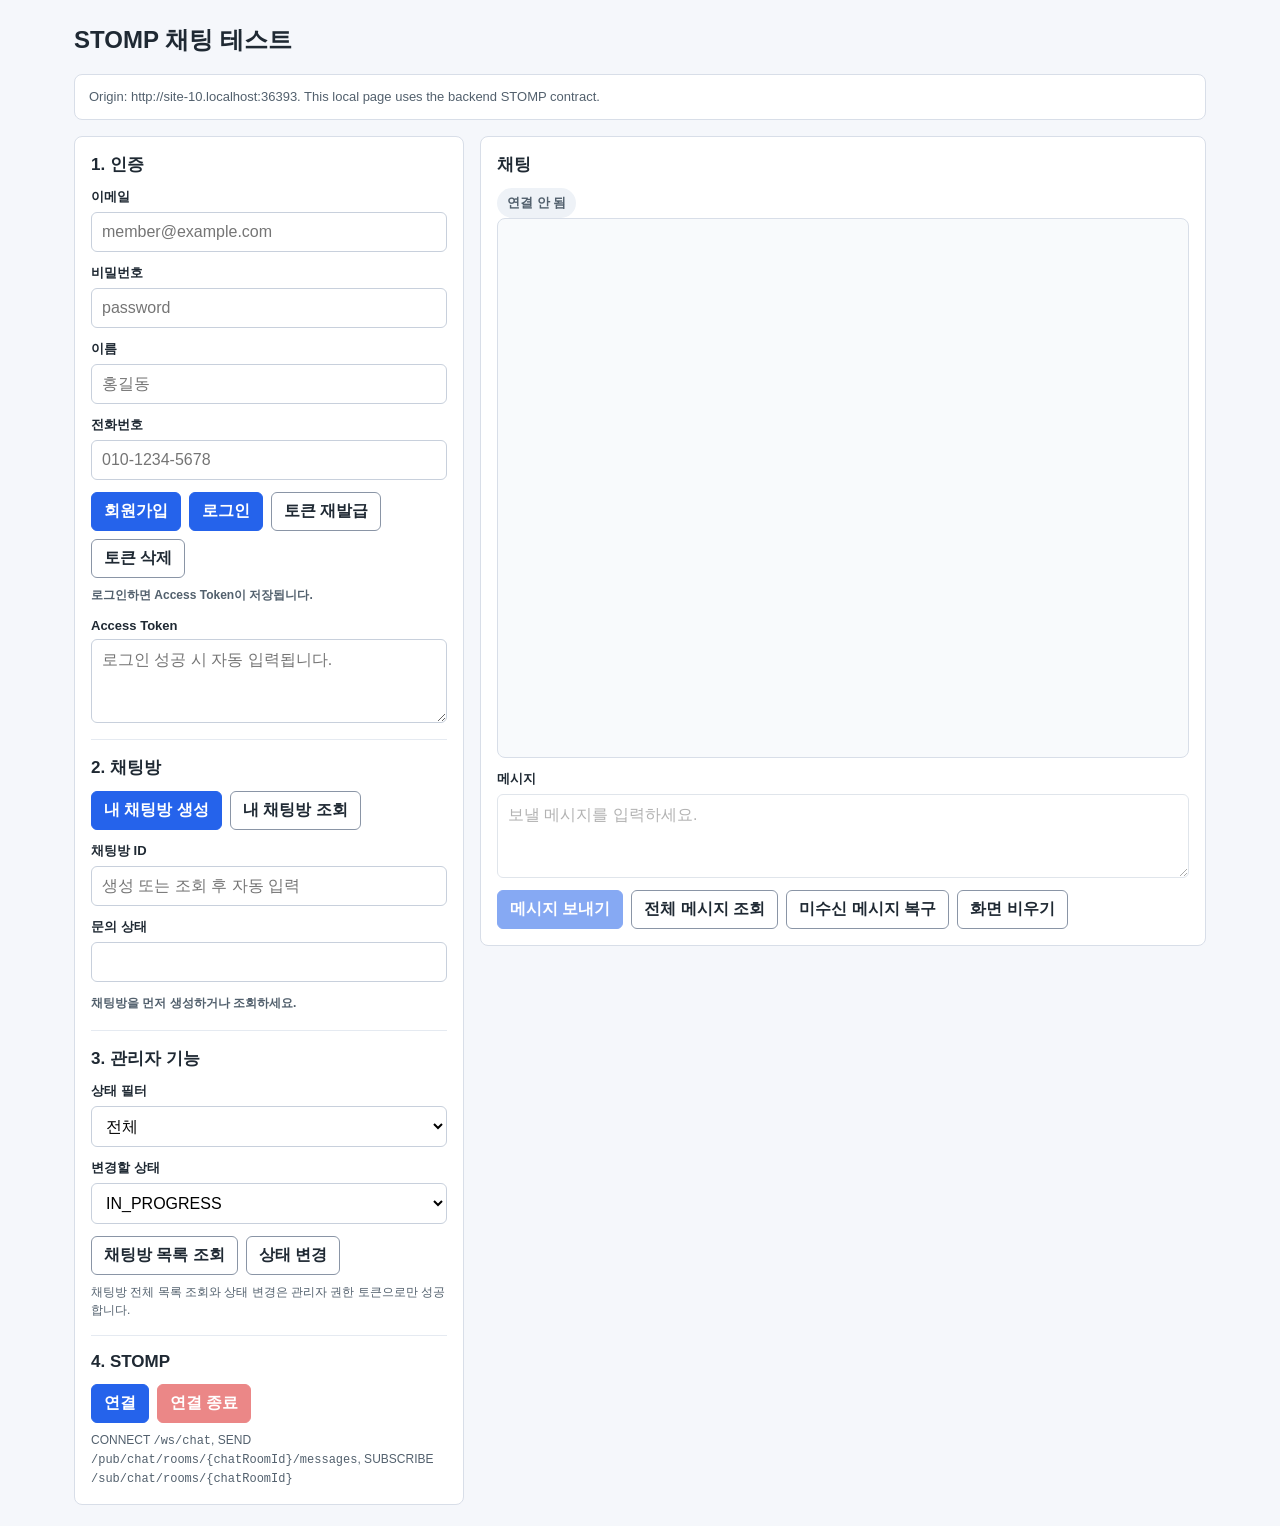
==== commit 83ae1957: "fix: 채팅 메시지 커서 조회 기준 정합성 개선" ====
--- a/src/main/resources/chat-test/chat-test.html
+++ b/src/main/resources/chat-test/chat-test.html
@@ -3,423 +3,155 @@
 <head>
     <meta charset="UTF-8">
     <meta name="viewport" content="width=device-width, initial-scale=1.0">
-    <title>WebSocket 채팅 테스트</title>
+    <title>STOMP 채팅 테스트</title>
     <style>
-        * {
-            box-sizing: border-box;
-        }
-
-        body {
-            margin: 0;
-            font-family: Arial, "Malgun Gothic", sans-serif;
-            background: #f6f7f9;
-            color: #20242a;
-        }
-
-        main {
-            max-width: 1180px;
-            margin: 0 auto;
-            padding: 24px;
-        }
-
-        h1 {
-            margin: 0 0 18px;
-            font-size: 24px;
-        }
-
-        h2 {
-            margin: 0 0 12px;
-            font-size: 17px;
-        }
-
-        code {
-            font-family: Consolas, monospace;
-            font-size: 12px;
-        }
-
-        .layout {
-            display: grid;
-            grid-template-columns: 400px 1fr;
-            gap: 16px;
-            align-items: start;
-        }
-
-        .panel {
-            background: #ffffff;
-            border: 1px solid #d9dde3;
-            border-radius: 8px;
-            padding: 16px;
-        }
-
-        .step {
-            padding-top: 16px;
-            margin-top: 16px;
-            border-top: 1px solid #e5e8ec;
-        }
-
-        .step:first-of-type {
-            padding-top: 0;
-            margin-top: 0;
-            border-top: 0;
-        }
-
-        .field {
-            display: grid;
-            gap: 6px;
-            margin-bottom: 12px;
-        }
-
-        label {
-            font-size: 13px;
-            font-weight: 700;
-        }
-
-        input,
-        textarea {
-            width: 100%;
-            border: 1px solid #c7ccd4;
-            border-radius: 6px;
-            padding: 10px;
-            font: inherit;
-            background: #ffffff;
-        }
-
-        textarea {
-            min-height: 86px;
-            resize: vertical;
-        }
-
-        .row {
-            display: flex;
-            gap: 8px;
-            flex-wrap: wrap;
-        }
-
-        button {
-            border: 1px solid #1f6feb;
-            border-radius: 6px;
-            padding: 9px 12px;
-            font: inherit;
-            font-weight: 700;
-            color: #ffffff;
-            background: #1f6feb;
-            cursor: pointer;
-        }
-
-        button.secondary {
-            border-color: #8c959f;
-            color: #20242a;
-            background: #ffffff;
-        }
-
-        button.danger {
-            border-color: #d1242f;
-            background: #d1242f;
-        }
-
-        button:disabled {
-            border-color: #c7ccd4;
-            background: #c7ccd4;
-            cursor: not-allowed;
-        }
-
-        .status {
-            display: inline-flex;
-            align-items: center;
-            min-height: 28px;
-            margin-bottom: 12px;
-            padding: 4px 10px;
-            border-radius: 999px;
-            font-size: 13px;
-            font-weight: 700;
-            background: #eaeef2;
-            color: #57606a;
-        }
-
-        .status.connected {
-            background: #dafbe1;
-            color: #116329;
-        }
-
-        .status.error {
-            background: #ffebe9;
-            color: #a40e26;
-        }
-
-        .notice {
-            margin: 0 0 16px;
-            padding: 12px 14px;
-            border: 1px solid #d9dde3;
-            border-radius: 8px;
-            background: #ffffff;
-            color: #57606a;
-            font-size: 13px;
-            line-height: 1.5;
-        }
-
-        .notice.error {
-            border-color: #ff8182;
-            background: #ffebe9;
-            color: #a40e26;
-            font-weight: 700;
-        }
-
-        .messages {
-            height: 520px;
-            overflow: auto;
-            border: 1px solid #d9dde3;
-            border-radius: 8px;
-            padding: 12px;
-            background: #fbfcfd;
-        }
-
-        .message {
-            margin-bottom: 8px;
-            padding: 8px 10px;
-            border-radius: 6px;
-            background: #ffffff;
-            border: 1px solid #e5e8ec;
-            white-space: pre-wrap;
-            word-break: break-word;
-        }
-
-        .message.system {
-            color: #57606a;
-            background: #f0f3f6;
-        }
-
-        .message.error {
-            color: #a40e26;
-            background: #ffebe9;
-        }
-
-        .message.chat {
-            color: #24292f;
-            background: #ffffff;
-        }
-
-        .message .meta {
-            display: block;
-            margin-bottom: 4px;
-            color: #57606a;
-            font-size: 12px;
-            font-weight: 700;
-        }
-
-        .hint {
-            margin: 8px 0 0;
-            font-size: 12px;
-            color: #6e7781;
-            line-height: 1.5;
-        }
-
-        .result {
-            min-height: 22px;
-            margin-top: 10px;
-            font-size: 13px;
-            font-weight: 700;
-            color: #57606a;
-        }
-
-        .result.success {
-            color: #116329;
-        }
-
-        .result.error {
-            color: #a40e26;
-        }
-
-        @media (max-width: 900px) {
-            main {
-                padding: 16px;
-            }
-
-            .layout {
-                grid-template-columns: 1fr;
-            }
-
-            .messages {
-                height: 320px;
-            }
-        }
+        * { box-sizing: border-box; }
+        body { margin: 0; font-family: Arial, "Malgun Gothic", sans-serif; background: #f5f7fb; color: #1f2933; }
+        main { max-width: 1180px; margin: 0 auto; padding: 24px; }
+        h1 { margin: 0 0 18px; font-size: 24px; }
+        h2 { margin: 0 0 12px; font-size: 17px; }
+        code { font-family: Consolas, monospace; font-size: 12px; }
+        .layout { display: grid; grid-template-columns: 390px 1fr; gap: 16px; align-items: start; }
+        .panel { background: #fff; border: 1px solid #d8dee8; border-radius: 8px; padding: 16px; }
+        .section { padding-top: 16px; margin-top: 16px; border-top: 1px solid #e5eaf1; }
+        .section:first-child { padding-top: 0; margin-top: 0; border-top: 0; }
+        .field { display: grid; gap: 6px; margin-bottom: 12px; }
+        label { font-size: 13px; font-weight: 700; }
+        input, select, textarea { width: 100%; border: 1px solid #c8d0dc; border-radius: 6px; padding: 10px; font: inherit; background: #fff; }
+        textarea { min-height: 84px; resize: vertical; }
+        button { min-height: 38px; border: 1px solid #2563eb; border-radius: 6px; padding: 8px 12px; font: inherit; font-weight: 700; color: #fff; background: #2563eb; cursor: pointer; }
+        button.secondary { border-color: #8a95a6; color: #1f2933; background: #fff; }
+        button.danger { border-color: #dc2626; background: #dc2626; }
+        button:disabled, textarea:disabled { opacity: 0.55; cursor: not-allowed; }
+        .row { display: flex; gap: 8px; flex-wrap: wrap; }
+        .status { display: inline-flex; align-items: center; min-height: 30px; padding: 5px 10px; border-radius: 999px; font-size: 13px; font-weight: 700; background: #eef2f7; color: #52606d; }
+        .status.connected { background: #dcfce7; color: #166534; }
+        .status.error { background: #fee2e2; color: #991b1b; }
+        .notice { margin: 0 0 16px; padding: 12px 14px; border: 1px solid #d8dee8; border-radius: 8px; background: #fff; color: #52606d; font-size: 13px; line-height: 1.5; }
+        .notice.error { border-color: #fca5a5; background: #fee2e2; color: #991b1b; font-weight: 700; }
+        .messages { height: 540px; overflow: auto; border: 1px solid #d8dee8; border-radius: 8px; padding: 12px; background: #f8fafc; }
+        .message { margin-bottom: 8px; padding: 9px 10px; border: 1px solid #e1e7ef; border-radius: 6px; background: #fff; white-space: pre-wrap; word-break: break-word; }
+        .message.system { color: #52606d; background: #eef2f7; }
+        .message.error { color: #991b1b; background: #fee2e2; }
+        .message .meta { display: block; margin-bottom: 4px; color: #52606d; font-size: 12px; font-weight: 700; }
+        .result, .hint { margin: 8px 0 0; color: #52606d; font-size: 12px; line-height: 1.5; }
+        .result { min-height: 20px; font-weight: 700; }
+        .result.success { color: #166534; }
+        .result.error { color: #991b1b; }
+        @media (max-width: 920px) { main { padding: 16px; } .layout { grid-template-columns: 1fr; } .messages { height: 360px; } }
     </style>
 </head>
 <body>
 <main>
-    <h1>WebSocket 채팅 테스트</h1>
-
+    <h1>STOMP 채팅 테스트</h1>
     <div id="pageNotice" class="notice"></div>
-
     <div class="layout">
         <section class="panel">
-            <div class="step">
-                <h2>1. 회원가입</h2>
-
-                <div class="field">
-                    <label for="signupEmail">이메일</label>
-                    <input id="signupEmail" type="email" placeholder="member@example.com">
-                </div>
-
-                <div class="field">
-                    <label for="signupPassword">비밀번호</label>
-                    <input id="signupPassword" type="password" placeholder="영문, 숫자, 특수문자 포함 8자 이상">
-                </div>
-
-                <div class="field">
-                    <label for="signupName">이름</label>
-                    <input id="signupName" type="text" placeholder="홍길동">
-                </div>
-
-                <div class="field">
-                    <label for="signupPhone">전화번호</label>
-                    <input id="signupPhone" type="text" placeholder="010-1234-5678">
-                </div>
-
+            <div class="section">
+                <h2>1. 인증</h2>
+                <div class="field"><label for="email">이메일</label><input id="email" type="email" placeholder="member@example.com"></div>
+                <div class="field"><label for="password">비밀번호</label><input id="password" type="password" placeholder="password"></div>
+                <div class="field"><label for="name">이름</label><input id="name" type="text" placeholder="홍길동"></div>
+                <div class="field"><label for="phone">전화번호</label><input id="phone" type="text" placeholder="010-1234-5678"></div>
                 <div class="row">
                     <button type="button" id="signupButton">회원가입</button>
-                    <button type="button" class="secondary" id="copySignupToLoginButton">로그인 폼에 복사</button>
+                    <button type="button" id="loginButton">로그인</button>
+                    <button type="button" class="secondary" id="refreshButton">토큰 재발급</button>
+                    <button type="button" class="secondary" id="clearTokenButton">토큰 삭제</button>
                 </div>
-
-                <div id="signupResult" class="result">회원가입 전입니다.</div>
-
-                <p class="hint">
-                    이미 가입된 계정이면 이 단계는 건너뛰고 2번 로그인부터 진행하면 됩니다.
-                </p>
+                <div id="authResult" class="result">로그인하면 Access Token이 저장됩니다.</div>
+                <div class="field" style="margin-top: 12px;"><label for="accessToken">Access Token</label><textarea id="accessToken" placeholder="로그인 성공 시 자동 입력됩니다."></textarea></div>
             </div>
-
-            <div class="step">
-                <h2>2. 로그인</h2>
-
-                <div class="field">
-                    <label for="loginEmail">이메일</label>
-                    <input id="loginEmail" type="email" placeholder="member@example.com">
-                </div>
-
-                <div class="field">
-                    <label for="loginPassword">비밀번호</label>
-                    <input id="loginPassword" type="password" placeholder="password">
-                </div>
-
-                <div class="row">
-                    <button type="button" id="loginButton">로그인</button>
-                    <button type="button" class="secondary" id="clearTokenButton">토큰 비우기</button>
-                </div>
-
-                <div id="loginResult" class="result">로그인 전입니다.</div>
-
-                <div class="field" style="margin-top: 14px;">
-                    <label for="accessToken">Access Token</label>
-                    <textarea id="accessToken" placeholder="로그인 성공 시 자동으로 채워집니다."></textarea>
-                </div>
-            </div>
-
-            <div class="step">
-                <h2>3. 채팅방 생성</h2>
-
+            <div class="section">
+                <h2>2. 채팅방</h2>
                 <div class="row">
                     <button type="button" id="createRoomButton">내 채팅방 생성</button>
                     <button type="button" class="secondary" id="getRoomButton">내 채팅방 조회</button>
                 </div>
-
-                <div id="roomResult" class="result">채팅방 생성 전입니다.</div>
-
-                <div class="field" style="margin-top: 14px;">
-                    <label for="chatRoomId">채팅방 ID</label>
-                    <input id="chatRoomId" type="number" min="1" placeholder="채팅방 생성 또는 조회 후 자동 입력">
+                <div class="field" style="margin-top: 12px;"><label for="chatRoomId">채팅방 ID</label><input id="chatRoomId" type="number" min="1" placeholder="생성 또는 조회 후 자동 입력"></div>
+                <div class="field"><label for="chatRoomStatus">문의 상태</label><input id="chatRoomStatus" type="text" readonly></div>
+                <div id="roomResult" class="result">채팅방을 먼저 생성하거나 조회하세요.</div>
+            </div>
+            <div class="section">
+                <h2>3. 관리자 기능</h2>
+                <div class="field">
+                    <label for="roomStatusFilter">상태 필터</label>
+                    <select id="roomStatusFilter"><option value="">전체</option><option value="WAITING">WAITING</option><option value="IN_PROGRESS">IN_PROGRESS</option><option value="COMPLETED">COMPLETED</option></select>
                 </div>
-
-                <p class="hint">
-                    <code>POST /api/chat/rooms/my</code>로 채팅방을 생성하고,
-                    이미 생성된 방은 <code>GET /api/chat/rooms/my</code>로 조회합니다.
-                </p>
+                <div class="field">
+                    <label for="nextRoomStatus">변경할 상태</label>
+                    <select id="nextRoomStatus"><option value="IN_PROGRESS">IN_PROGRESS</option><option value="COMPLETED">COMPLETED</option></select>
+                </div>
+                <div class="row">
+                    <button type="button" class="secondary" id="loadRoomsButton">채팅방 목록 조회</button>
+                    <button type="button" class="secondary" id="changeRoomStatusButton">상태 변경</button>
+                </div>
+                <p class="hint">채팅방 전체 목록 조회와 상태 변경은 관리자 권한 토큰으로만 성공합니다.</p>
             </div>
-
-            <div class="step">
-                <h2>4. WebSocket 연결</h2>
-
+            <div class="section">
+                <h2>4. STOMP</h2>
                 <div class="row">
                     <button type="button" id="connectButton">연결</button>
                     <button type="button" class="danger" id="disconnectButton" disabled>연결 종료</button>
                 </div>
-
-                <p class="hint">
-                    연결 URL은 <code>/ws/chat?chatRoomId=...&accessToken=...</code> 형식입니다.
-                    브라우저 WebSocket API 제약으로 토큰을 query string에 싣지만, 이 테스트 페이지는 local 프로파일에서만 제공합니다.
-                </p>
+                <p class="hint">CONNECT <code>/ws/chat</code>, SEND <code>/pub/chat/rooms/{chatRoomId}/messages</code>, SUBSCRIBE <code>/sub/chat/rooms/{chatRoomId}</code></p>
             </div>
         </section>
-
         <section class="panel">
             <h2>채팅</h2>
             <div id="connectionStatus" class="status">연결 안 됨</div>
-
             <div id="messages" class="messages"></div>
-
-            <div class="field" style="margin-top: 12px;">
-                <label for="messageInput">메시지</label>
-                <textarea id="messageInput" placeholder="보낼 메시지를 입력하세요." disabled></textarea>
-            </div>
-
+            <div class="field" style="margin-top: 12px;"><label for="messageInput">메시지</label><textarea id="messageInput" placeholder="보낼 메시지를 입력하세요." disabled></textarea></div>
             <div class="row">
                 <button type="button" id="sendButton" disabled>메시지 보내기</button>
-                <button type="button" class="secondary" id="loadMessagesButton">메시지 조회</button>
-                <button type="button" class="secondary" id="loadRoomsButton">전체 채팅방 조회</button>
+                <button type="button" class="secondary" id="loadMessagesButton">전체 메시지 조회</button>
+                <button type="button" class="secondary" id="recoverMessagesButton">미수신 메시지 복구</button>
                 <button type="button" class="secondary" id="clearMessagesButton">화면 비우기</button>
             </div>
         </section>
     </div>
 </main>
-
 <script>
-    const signupEmailInput = document.getElementById("signupEmail");
-    const signupPasswordInput = document.getElementById("signupPassword");
-    const signupNameInput = document.getElementById("signupName");
-    const signupPhoneInput = document.getElementById("signupPhone");
-    const loginEmailInput = document.getElementById("loginEmail");
-    const loginPasswordInput = document.getElementById("loginPassword");
-    const accessTokenInput = document.getElementById("accessToken");
-    const chatRoomIdInput = document.getElementById("chatRoomId");
-    const messageInput = document.getElementById("messageInput");
-    const messages = document.getElementById("messages");
-    const connectionStatus = document.getElementById("connectionStatus");
-    const signupResult = document.getElementById("signupResult");
-    const loginResult = document.getElementById("loginResult");
-    const roomResult = document.getElementById("roomResult");
-    const pageNotice = document.getElementById("pageNotice");
-    const signupButton = document.getElementById("signupButton");
-    const copySignupToLoginButton = document.getElementById("copySignupToLoginButton");
-    const loginButton = document.getElementById("loginButton");
-    const clearTokenButton = document.getElementById("clearTokenButton");
-    const createRoomButton = document.getElementById("createRoomButton");
-    const getRoomButton = document.getElementById("getRoomButton");
-    const connectButton = document.getElementById("connectButton");
-    const disconnectButton = document.getElementById("disconnectButton");
-    const sendButton = document.getElementById("sendButton");
-    const loadMessagesButton = document.getElementById("loadMessagesButton");
-    const loadRoomsButton = document.getElementById("loadRoomsButton");
-    const clearMessagesButton = document.getElementById("clearMessagesButton");
-
+    const $ = (id) => document.getElementById(id);
+    const emailInput = $("email");
+    const passwordInput = $("password");
+    const nameInput = $("name");
+    const phoneInput = $("phone");
+    const accessTokenInput = $("accessToken");
+    const chatRoomIdInput = $("chatRoomId");
+    const chatRoomStatusInput = $("chatRoomStatus");
+    const messageInput = $("messageInput");
+    const messages = $("messages");
+    const connectionStatus = $("connectionStatus");
+    const authResult = $("authResult");
+    const roomResult = $("roomResult");
+    const pageNotice = $("pageNotice");
+    const roomStatusFilter = $("roomStatusFilter");
+    const nextRoomStatus = $("nextRoomStatus");
+    const subscriptionId = "chat-room-subscription";
     let socket = null;
-
+    let reconnectTimer = null;
+    let reconnectAttempts = 0;
+    let manualDisconnect = false;
+    let currentChatRoomStatus = "";
+
+    restoreSavedState();
     initializePageNotice();
 
-    accessTokenInput.value = localStorage.getItem("chatTestAccessToken") || "";
-    chatRoomIdInput.value = localStorage.getItem("chatTestChatRoomId") || "";
-    loginEmailInput.value = localStorage.getItem("chatTestEmail") || "";
-
-    signupButton.addEventListener("click", signup);
-    copySignupToLoginButton.addEventListener("click", copySignupToLogin);
-    loginButton.addEventListener("click", login);
-    clearTokenButton.addEventListener("click", clearToken);
-    createRoomButton.addEventListener("click", createMyChatRoom);
-    getRoomButton.addEventListener("click", getMyChatRoom);
-    connectButton.addEventListener("click", connect);
-    disconnectButton.addEventListener("click", disconnect);
-    sendButton.addEventListener("click", sendMessage);
-    loadMessagesButton.addEventListener("click", loadMessages);
-    loadRoomsButton.addEventListener("click", loadChatRooms);
-    clearMessagesButton.addEventListener("click", clearMessages);
-
+    $("signupButton").addEventListener("click", signup);
+    $("loginButton").addEventListener("click", login);
+    $("refreshButton").addEventListener("click", refreshAccessToken);
+    $("clearTokenButton").addEventListener("click", clearToken);
+    $("createRoomButton").addEventListener("click", createMyChatRoom);
+    $("getRoomButton").addEventListener("click", getMyChatRoom);
+    $("connectButton").addEventListener("click", connectStomp);
+    $("disconnectButton").addEventListener("click", disconnectStomp);
+    $("sendButton").addEventListener("click", sendMessage);
+    $("loadMessagesButton").addEventListener("click", () => loadMessages(false));
+    $("recoverMessagesButton").addEventListener("click", recoverMissedMessages);
+    $("clearMessagesButton").addEventListener("click", () => messages.innerHTML = "");
+    $("loadRoomsButton").addEventListener("click", loadChatRooms);
+    $("changeRoomStatusButton").addEventListener("click", changeRoomStatus);
     messageInput.addEventListener("keydown", (event) => {
         if (event.key === "Enter" && !event.shiftKey) {
             event.preventDefault();
@@ -428,475 +160,387 @@
     });
 
     async function signup() {
-        const email = signupEmailInput.value.trim();
-        const password = signupPasswordInput.value;
-        const name = signupNameInput.value.trim();
-        const phone = signupPhoneInput.value.trim();
-
-        if (!email || !password || !name || !phone) {
-            setResult(signupResult, "회원가입 정보를 모두 입력하세요.", "error");
-            appendMessage("회원가입 정보를 모두 입력하세요.", "error");
-            return;
-        }
-
-        try {
-            setResult(signupResult, "회원가입 요청 중...", "");
-            appendMessage("회원가입 요청 중...", "system");
-            signupButton.disabled = true;
-
-            const response = await fetch(apiUrl("/api/auth/signup"), {
-                method: "POST",
-                headers: {
-                    "Content-Type": "application/json"
-                },
-                body: JSON.stringify({email, password, name, phone})
-            });
-
-            const body = await readJson(response);
-
-            if (!response.ok || !body.success) {
-                setResult(signupResult, "회원가입 실패: 입력값 또는 중복 이메일을 확인하세요.", "error");
-                appendMessage("회원가입 실패: " + JSON.stringify(body), "error");
+        const request = {email: emailInput.value.trim(), password: passwordInput.value, name: nameInput.value.trim(), phone: phoneInput.value.trim()};
+        if (!request.email || !request.password || !request.name || !request.phone) {
+            setResult(authResult, "Fill all sign-up fields.", "error");
+            return;
+        }
+        try {
+            const body = await requestJson("/api/auth/signup", {method: "POST", headers: {"Content-Type": "application/json"}, body: JSON.stringify(request)});
+            localStorage.setItem("chatTestEmail", request.email);
+            setResult(authResult, `Sign-up success: memberId=${body.data.memberId}`, "success");
+            appendSystem("Sign-up completed. Log in with the same account.");
+        } catch (error) {
+            setResult(authResult, error.message, "error");
+            appendError("Sign-up failed: " + error.message);
+        }
+    }
+
+    async function login() {
+        const email = emailInput.value.trim();
+        const password = passwordInput.value;
+        if (!email || !password) {
+            setResult(authResult, "Fill email and password.", "error");
+            return;
+        }
+        try {
+            const body = await requestJson("/api/auth/login", {method: "POST", headers: {"Content-Type": "application/json"}, body: JSON.stringify({email, password})});
+            saveAccessToken(body.data.accessToken);
+            localStorage.setItem("chatTestEmail", email);
+            setResult(authResult, "Login success.", "success");
+            appendSystem("Access token saved.");
+        } catch (error) {
+            setResult(authResult, error.message, "error");
+            appendError("Login failed: " + error.message);
+        }
+    }
+
+    async function refreshAccessToken() {
+        const body = await requestJson("/api/auth/refresh", {method: "POST", credentials: "same-origin"});
+        saveAccessToken(body.data.accessToken);
+        setResult(authResult, "Token refresh success.", "success");
+        appendSystem("Access token refreshed.");
+        return body.data.accessToken;
+    }
+
+    async function createMyChatRoom() {
+        try {
+            const body = await requestJsonWithAuth("/api/chat/rooms/my", {method: "POST"});
+            applyChatRoom(body.data);
+            setResult(roomResult, `Room created: ${body.data.chatRoomId}`, "success");
+            appendSystem(`Room created: chatRoomId=${body.data.chatRoomId}, status=${body.data.status}`);
+        } catch (error) {
+            setResult(roomResult, error.message, "error");
+            appendError("Create room failed: " + error.message);
+        }
+    }
+
+    async function getMyChatRoom() {
+        try {
+            const body = await requestJsonWithAuth("/api/chat/rooms/my", {method: "GET"});
+            applyChatRoom(body.data);
+            setResult(roomResult, `Room loaded: ${body.data.chatRoomId}`, "success");
+            appendSystem(`Room loaded: chatRoomId=${body.data.chatRoomId}, status=${body.data.status}`);
+        } catch (error) {
+            setResult(roomResult, error.message, "error");
+            appendError("Load room failed: " + error.message);
+        }
+    }
+
+    async function loadChatRooms() {
+        const status = roomStatusFilter.value;
+        const query = status ? `?status=${encodeURIComponent(status)}` : "";
+        try {
+            const body = await requestJsonWithAuth("/api/chat/rooms" + query, {method: "GET"});
+            appendSystem(`${status || "ALL"} rooms: ${body.data.length}`);
+            body.data.forEach((room) => appendSystem(`room=${room.chatRoomId}, member=${room.memberId}, status=${room.status}, updatedAt=${formatDateTime(room.updatedAt)}, createdAt=${formatDateTime(room.createdAt)}`));
+        } catch (error) {
+            appendError("Load rooms failed: " + error.message);
+        }
+    }
+
+    async function changeRoomStatus() {
+        const chatRoomId = requireChatRoomId();
+        if (!chatRoomId) return;
+        try {
+            const body = await requestJsonWithAuth(`/api/chat/rooms/${chatRoomId}/status`, {method: "PATCH", headers: {"Content-Type": "application/json"}, body: JSON.stringify({status: nextRoomStatus.value})});
+            applyChatRoom(body.data);
+            appendSystem(`Status changed: chatRoomId=${body.data.chatRoomId}, status=${body.data.status}`);
+        } catch (error) {
+            appendError("Change status failed: " + error.message);
+        }
+    }
+
+    function connectStomp() {
+        const chatRoomId = requireChatRoomId();
+        const accessToken = requireAccessToken();
+        if (!chatRoomId || !accessToken) return;
+        if (socket && socket.readyState === WebSocket.OPEN) {
+            appendSystem("STOMP connection is already open.");
+            return;
+        }
+        manualDisconnect = false;
+        setConnected(false, "Connecting");
+        const protocol = window.location.protocol === "https:" ? "wss:" : "ws:";
+        socket = new WebSocket(`${protocol}//${window.location.host}/ws/chat`);
+        socket.onopen = () => {
+            reconnectAttempts = 0;
+            sendFrame("CONNECT", {"accept-version": "1.2", "heart-beat": "10000,10000", "Authorization": "Bearer " + accessToken});
+        };
+        socket.onmessage = (event) => handleStompData(event.data);
+        socket.onerror = () => {
+            setConnected(false, "Error", "error");
+            appendError("STOMP connection error.");
+        };
+        socket.onclose = (event) => {
+            setConnected(false, "Closed");
+            appendSystem(`STOMP closed: code=${event.code}, reason=${event.reason || "none"}`);
+            if (!manualDisconnect) scheduleReconnect();
+        };
+    }
+
+    function disconnectStomp() {
+        manualDisconnect = true;
+        clearTimeout(reconnectTimer);
+        if (socket && socket.readyState === WebSocket.OPEN) {
+            sendFrame("UNSUBSCRIBE", {id: subscriptionId});
+            sendFrame("DISCONNECT", {});
+        }
+        if (socket) {
+            socket.close();
+            socket = null;
+        }
+        setConnected(false, "Disconnected");
+    }
+
+    function sendMessage() {
+        const chatRoomId = requireChatRoomId();
+        const content = messageInput.value.trim();
+        if (!chatRoomId || !content) return;
+        if (content.length > 1000) {
+            appendError("Message must be 1000 characters or less.");
+            return;
+        }
+        if (!socket || socket.readyState !== WebSocket.OPEN) {
+            appendError("Connect STOMP before sending a message.");
+            return;
+        }
+        if (currentChatRoomStatus === "COMPLETED") {
+            appendError("Cannot send messages to a completed room.");
+            return;
+        }
+        sendFrame("SEND", {destination: `/pub/chat/rooms/${chatRoomId}/messages`, "content-type": "application/json"}, JSON.stringify({content}));
+        messageInput.value = "";
+        messageInput.focus();
+    }
+
+    async function loadMessages(onlyMissed) {
+        const chatRoomId = requireChatRoomId();
+        if (!chatRoomId) return;
+        const lastReceivedMessageId = getLastReceivedMessageId(chatRoomId);
+        const query = onlyMissed && lastReceivedMessageId > 0 ? `?afterMessageId=${lastReceivedMessageId}` : "";
+        try {
+            const body = await requestJsonWithAuth(`/api/chat/rooms/${chatRoomId}/messages${query}`, {method: "GET"});
+            appendSystem(`${onlyMissed ? "Missed" : "All"} messages: ${body.data.length}`);
+            body.data.forEach(appendChatMessage);
+        } catch (error) {
+            appendError("Load messages failed: " + error.message);
+        }
+    }
+
+    async function recoverMissedMessages() {
+        await loadMessages(true);
+    }
+
+    function handleStompData(data) {
+        data.split("\u0000").filter((frame) => frame.trim() !== "").forEach((rawFrame) => {
+            const frame = parseFrame(rawFrame);
+            if (frame.command === "CONNECTED") {
+                subscribeCurrentRoom();
+                setConnected(true, "Connected");
+                appendSystem("STOMP CONNECTED.");
+                recoverMissedMessages();
                 return;
             }
-
-            setResult(signupResult, `회원가입 성공: ${body.data.email}`, "success");
-            appendMessage(`회원가입 성공: memberId=${body.data.memberId}`, "system");
-            copySignupToLogin();
-        } catch (error) {
-            const message = getFetchErrorMessage(error);
-            setResult(signupResult, message, "error");
-            appendMessage("회원가입 요청 오류: " + message, "error");
-        } finally {
-            signupButton.disabled = false;
-        }
-    }
-
-    function copySignupToLogin() {
-        loginEmailInput.value = signupEmailInput.value.trim();
-        loginPasswordInput.value = signupPasswordInput.value;
-        appendMessage("회원가입 폼의 이메일/비밀번호를 로그인 폼에 복사했습니다.", "system");
-    }
-
-    async function login() {
-        const email = loginEmailInput.value.trim();
-        const password = loginPasswordInput.value;
-
-        if (!email || !password) {
-            setResult(loginResult, "로그인 이메일과 비밀번호를 입력하세요.", "error");
-            appendMessage("로그인 이메일과 비밀번호를 입력하세요.", "error");
-            return;
-        }
-
-        try {
-            setResult(loginResult, "로그인 요청 중...", "");
-            appendMessage("로그인 요청 중...", "system");
-            loginButton.disabled = true;
-
-            const response = await fetch(apiUrl("/api/auth/login"), {
-                method: "POST",
-                headers: {
-                    "Content-Type": "application/json"
-                },
-                body: JSON.stringify({email, password})
-            });
-
-            const body = await readJson(response);
-
-            if (!response.ok || !body.success) {
-                setResult(loginResult, "로그인 실패: 이메일 또는 비밀번호를 확인하세요.", "error");
-                appendMessage("로그인 실패: " + JSON.stringify(body), "error");
+            if (frame.command === "MESSAGE") {
+                appendServerMessage(frame.body);
                 return;
             }
-
-            const accessToken = body.data.accessToken;
-            accessTokenInput.value = accessToken;
-            localStorage.setItem("chatTestAccessToken", accessToken);
-            localStorage.setItem("chatTestEmail", email);
-
-            setResult(loginResult, "로그인 성공: Access Token을 받았습니다.", "success");
-            appendMessage("로그인 성공: Access Token을 저장했습니다.", "system");
-        } catch (error) {
-            const message = getFetchErrorMessage(error);
-            setResult(loginResult, message, "error");
-            appendMessage("로그인 요청 오류: " + message, "error");
-        } finally {
-            loginButton.disabled = false;
-        }
-    }
-
-    async function createMyChatRoom() {
-        const accessToken = getAccessToken();
-
-        if (!accessToken) {
-            setResult(roomResult, "먼저 로그인해서 Access Token을 받아야 합니다.", "error");
-            appendMessage("먼저 로그인해서 Access Token을 받아야 합니다.", "error");
-            return;
-        }
-
-        try {
-            setResult(roomResult, "내 채팅방 생성 요청 중...", "");
-            appendMessage("내 채팅방 생성 요청 중...", "system");
-            createRoomButton.disabled = true;
-
-            const response = await fetch(apiUrl("/api/chat/rooms/my"), {
-                method: "POST",
-                headers: {
-                    "Authorization": "Bearer " + accessToken
-                }
-            });
-
-            const body = await readJson(response);
-
-            if (!response.ok || !body.success) {
-                setResult(roomResult, "채팅방 생성 실패: 이미 있으면 조회 버튼을 눌러보세요.", "error");
-                appendMessage("채팅방 생성 실패: " + JSON.stringify(body), "error");
-
-                if (response.status === 409) {
-                    appendMessage("이미 채팅방이 있다면 '내 채팅방 조회'를 눌러 chatRoomId를 가져오세요.", "system");
-                }
-
+            if (frame.command === "ERROR") appendError("STOMP ERROR: " + (frame.body || JSON.stringify(frame.headers)));
+        });
+    }
+
+    function subscribeCurrentRoom() {
+        const chatRoomId = requireChatRoomId();
+        if (!chatRoomId) return;
+        sendFrame("SUBSCRIBE", {id: subscriptionId, destination: `/sub/chat/rooms/${chatRoomId}`, ack: "auto"});
+        appendSystem(`/sub/chat/rooms/${chatRoomId} subscribed.`);
+    }
+
+    function appendServerMessage(body) {
+        try {
+            const message = JSON.parse(body);
+            if (message.messageId) {
+                appendChatMessage(message);
                 return;
             }
-
-            setChatRoomId(body.data.chatRoomId);
-            setResult(roomResult, `채팅방 생성 성공: chatRoomId=${body.data.chatRoomId}`, "success");
-            appendMessage(`채팅방 생성 성공: chatRoomId=${body.data.chatRoomId}`, "system");
-        } catch (error) {
-            const message = getFetchErrorMessage(error);
-            setResult(roomResult, message, "error");
-            appendMessage("채팅방 생성 요청 오류: " + message, "error");
-        } finally {
-            createRoomButton.disabled = false;
-        }
-    }
-
-    async function getMyChatRoom() {
-        const accessToken = getAccessToken();
-
-        if (!accessToken) {
-            setResult(roomResult, "먼저 로그인해서 Access Token을 받아야 합니다.", "error");
-            appendMessage("먼저 로그인해서 Access Token을 받아야 합니다.", "error");
-            return;
-        }
-
-        try {
-            setResult(roomResult, "내 채팅방 조회 요청 중...", "");
-            appendMessage("내 채팅방 조회 요청 중...", "system");
-            getRoomButton.disabled = true;
-
-            const response = await fetch(apiUrl("/api/chat/rooms/my"), {
-                method: "GET",
-                headers: {
-                    "Authorization": "Bearer " + accessToken
-                }
-            });
-
-            const body = await readJson(response);
-
-            if (!response.ok || !body.success) {
-                setResult(roomResult, "채팅방 조회 실패: 먼저 채팅방을 생성하세요.", "error");
-                appendMessage("채팅방 조회 실패: " + JSON.stringify(body), "error");
-                return;
+            appendSystem(`${message.content || body} (${formatDateTime(message.createdAt)})`);
+        } catch (error) {
+            appendSystem(body);
+        }
+    }
+
+    function appendChatMessage(message) {
+        const messageId = Number(message.messageId || 0);
+        const chatRoomId = String(message.chatRoomId || "");
+        if (messageId > 0 && chatRoomId) updateLastReceivedMessageId(chatRoomId, messageId);
+        const element = document.createElement("div");
+        element.className = "message";
+        const meta = document.createElement("span");
+        meta.className = "meta";
+        meta.textContent = `#${message.messageId} ${message.senderRole}:${message.senderId} / room=${message.chatRoomId} / ${formatDateTime(message.createdAt)}`;
+        const content = document.createElement("span");
+        content.textContent = message.content;
+        element.appendChild(meta);
+        element.appendChild(content);
+        messages.appendChild(element);
+        scrollMessagesToBottom();
+    }
+
+    function sendFrame(command, headers = {}, body = "") {
+        const headerLines = Object.entries(headers).map(([key, value]) => `${key}:${value}`).join("\n");
+        socket.send(`${command}\n${headerLines}\n\n${body}\u0000`);
+    }
+
+    function parseFrame(rawFrame) {
+        const splitIndex = rawFrame.indexOf("\n\n");
+        const headerPart = splitIndex >= 0 ? rawFrame.slice(0, splitIndex) : rawFrame;
+        const body = splitIndex >= 0 ? rawFrame.slice(splitIndex + 2) : "";
+        const headerLines = headerPart.split("\n");
+        const command = headerLines.shift();
+        const headers = {};
+        headerLines.forEach((line) => {
+            const colonIndex = line.indexOf(":");
+            if (colonIndex > 0) headers[line.slice(0, colonIndex)] = line.slice(colonIndex + 1);
+        });
+        return {command, headers, body};
+    }
+
+    async function requestJsonWithAuth(path, options = {}, retry = true) {
+        const accessToken = requireAccessToken();
+        if (!accessToken) throw new Error("Access token is required.");
+        const headers = new Headers(options.headers || {});
+        headers.set("Authorization", "Bearer " + accessToken);
+        try {
+            return await requestJson(path, {...options, headers});
+        } catch (error) {
+            if (retry && error.status === 401) {
+                const newAccessToken = await refreshAccessToken();
+                headers.set("Authorization", "Bearer " + newAccessToken);
+                return requestJson(path, {...options, headers});
             }
-
-            setChatRoomId(body.data.chatRoomId);
-            setResult(roomResult, `채팅방 조회 성공: chatRoomId=${body.data.chatRoomId}`, "success");
-            appendMessage(`채팅방 조회 성공: chatRoomId=${body.data.chatRoomId}`, "system");
-        } catch (error) {
-            const message = getFetchErrorMessage(error);
-            setResult(roomResult, message, "error");
-            appendMessage("채팅방 조회 요청 오류: " + message, "error");
-        } finally {
-            getRoomButton.disabled = false;
-        }
-    }
-
-    function connect() {
+            throw error;
+        }
+    }
+
+    async function requestJson(path, options = {}) {
+        const response = await fetch(path, {credentials: "same-origin", ...options});
+        const text = await response.text();
+        const body = text ? JSON.parse(text) : {};
+        if (!response.ok || body.success === false) {
+            const error = new Error(body.message || `HTTP ${response.status}`);
+            error.status = response.status;
+            error.body = body;
+            throw error;
+        }
+        return body;
+    }
+
+    function scheduleReconnect() {
         const chatRoomId = chatRoomIdInput.value.trim();
-        const accessToken = getAccessToken();
-
-        if (!chatRoomId) {
-            appendMessage("먼저 채팅방을 생성하거나 조회해서 채팅방 ID를 받아야 합니다.", "error");
-            return;
-        }
-
-        if (!accessToken) {
-            appendMessage("먼저 로그인해서 Access Token을 받아야 합니다.", "error");
-            return;
-        }
-
-        if (socket && socket.readyState === WebSocket.OPEN) {
-            appendMessage("이미 WebSocket에 연결되어 있습니다.", "system");
-            return;
-        }
-
-        /*
-         * 현재 페이지가 http://localhost:8080이면 ws://localhost:8080/ws/chat 으로,
-         * https://...이면 wss://... 으로 연결합니다.
-         */
-        const protocol = window.location.protocol === "https:" ? "wss:" : "ws:";
-        const query = new URLSearchParams({
-            chatRoomId,
-            accessToken
-        });
-        const url = `${protocol}//${window.location.host}/ws/chat?${query.toString()}`;
-
-        appendMessage("WebSocket 연결 시도: " + url.replace(accessToken, "ACCESS_TOKEN"), "system");
-
-        socket = new WebSocket(url);
-
-        socket.onopen = () => {
-            setConnected(true);
-            appendMessage("WebSocket 연결 성공", "system");
-        };
-
-        socket.onmessage = (event) => {
-            appendWebSocketMessage(event.data);
-        };
-
-        socket.onerror = () => {
-            setStatus("WebSocket 오류", "error");
-            appendMessage("WebSocket 오류가 발생했습니다. 서버 로그를 확인하세요.", "error");
-        };
-
-        socket.onclose = (event) => {
-            setConnected(false);
-            appendMessage(`WebSocket 연결 종료: code=${event.code}, reason=${event.reason || "없음"}`, "system");
-        };
-    }
-
-    function disconnect() {
-        if (!socket) {
-            return;
-        }
-
-        socket.close();
-        socket = null;
-        setConnected(false);
-    }
-
-    function sendMessage() {
-        const message = messageInput.value.trim();
-
-        if (!message) {
-            return;
-        }
-
-        if (message.length > 1000) {
-            appendMessage("메시지는 1000자 이하로 입력해야 합니다.", "error");
-            return;
-        }
-
-        if (!socket || socket.readyState !== WebSocket.OPEN) {
-            appendMessage("WebSocket이 연결되어 있지 않습니다.", "error");
-            return;
-        }
-
-        socket.send(message);
-        messageInput.value = "";
-        messageInput.focus();
-    }
-
-    async function loadMessages() {
-        const accessToken = getAccessToken();
-        const chatRoomId = chatRoomIdInput.value.trim();
-
-        if (!accessToken) {
-            appendMessage("먼저 로그인해서 Access Token을 받아야 합니다.", "error");
-            return;
-        }
-
-        if (!chatRoomId) {
-            appendMessage("먼저 조회할 채팅방 ID를 입력해야 합니다.", "error");
-            return;
-        }
-
-        try {
-            appendMessage(`채팅방 메시지 조회 요청: chatRoomId=${chatRoomId}`, "system");
-
-            const response = await fetch(apiUrl(`/api/chat/rooms/${chatRoomId}/messages`), {
-                method: "GET",
-                headers: {
-                    "Authorization": "Bearer " + accessToken
-                }
-            });
-
-            const body = await readJson(response);
-
-            if (!response.ok || !body.success) {
-                appendMessage("메시지 조회 실패: " + JSON.stringify(body), "error");
-                return;
-            }
-
-            const page = body.data;
-            appendMessage(`저장된 메시지 ${page.content.length}개를 조회했습니다. page=${page.page}, size=${page.size}`, "system");
-            page.content.forEach(appendChatMessage);
-        } catch (error) {
-            appendMessage("메시지 조회 요청 오류: " + getFetchErrorMessage(error), "error");
-        }
-    }
-
-    async function loadChatRooms() {
-        const accessToken = getAccessToken();
-
-        if (!accessToken) {
-            appendMessage("먼저 로그인해서 Access Token을 받아야 합니다.", "error");
-            return;
-        }
-
-        try {
-            appendMessage("전체 채팅방 목록 조회 요청", "system");
-
-            const response = await fetch(apiUrl("/api/chat/rooms"), {
-                method: "GET",
-                headers: {
-                    "Authorization": "Bearer " + accessToken
-                }
-            });
-
-            const body = await readJson(response);
-
-            if (!response.ok || !body.success) {
-                appendMessage("전체 채팅방 조회 실패: " + JSON.stringify(body), "error");
-                return;
-            }
-
-            const page = body.data;
-            appendMessage(`전체 채팅방 ${page.content.length}개를 조회했습니다. page=${page.page}, size=${page.size}`, "system");
-            page.content.forEach((room) => {
-                appendMessage(
-                        `chatRoomId=${room.chatRoomId}, memberId=${room.memberId}, createdAt=${formatDateTime(room.createdAt)}`,
-                        "system"
-                );
-            });
-        } catch (error) {
-            appendMessage("전체 채팅방 조회 요청 오류: " + getFetchErrorMessage(error), "error");
-        }
+        const accessToken = accessTokenInput.value.trim();
+        if (!chatRoomId || !accessToken) return;
+        reconnectAttempts += 1;
+        const delay = Math.min(1000 * reconnectAttempts, 10000);
+        appendSystem(`Reconnect in ${delay / 1000}s.`);
+        clearTimeout(reconnectTimer);
+        reconnectTimer = setTimeout(() => refreshAccessToken().catch(() => null).finally(connectStomp), delay);
+    }
+
+    function applyChatRoom(chatRoom) {
+        chatRoomIdInput.value = chatRoom.chatRoomId;
+        chatRoomStatusInput.value = chatRoom.status;
+        currentChatRoomStatus = chatRoom.status;
+        localStorage.setItem("chatTestChatRoomId", chatRoom.chatRoomId);
+        updateSendEnabled();
+    }
+
+    function saveAccessToken(accessToken) {
+        accessTokenInput.value = accessToken;
+        localStorage.setItem("chatTestAccessToken", accessToken);
+    }
+
+    function getLastReceivedMessageId(chatRoomId) {
+        return Number(localStorage.getItem(lastMessageIdStorageKey(chatRoomId)) || "0");
+    }
+
+    function updateLastReceivedMessageId(chatRoomId, messageId) {
+        const currentMessageId = getLastReceivedMessageId(chatRoomId);
+        localStorage.setItem(lastMessageIdStorageKey(chatRoomId), String(Math.max(currentMessageId, messageId)));
+    }
+
+    function lastMessageIdStorageKey(chatRoomId) {
+        return `chatTestLastMessageId:${chatRoomId}`;
     }
 
     function clearToken() {
         accessTokenInput.value = "";
         localStorage.removeItem("chatTestAccessToken");
-        appendMessage("Access Token을 비웠습니다.", "system");
-    }
-
-    function clearMessages() {
-        messages.innerHTML = "";
-    }
-
-    function setChatRoomId(chatRoomId) {
-        chatRoomIdInput.value = chatRoomId;
-        localStorage.setItem("chatTestChatRoomId", chatRoomId);
-    }
-
-    function getAccessToken() {
-        return accessTokenInput.value.trim();
-    }
-
-    async function readJson(response) {
-        const text = await response.text();
-
-        if (!text) {
-            return {};
-        }
-
-        return JSON.parse(text);
-    }
-
-    function appendWebSocketMessage(data) {
-        try {
-            const parsed = JSON.parse(data);
-
-            if (parsed.success === false) {
-                appendMessage(`WebSocket 오류 응답: ${parsed.code} - ${parsed.message}`, "error");
-                return;
-            }
-
-            appendChatMessage(parsed);
-        } catch (error) {
-            appendMessage(data);
-        }
-    }
-
-    function appendChatMessage(message) {
-        const element = document.createElement("div");
-        element.className = "message chat";
-
-        const meta = document.createElement("span");
-        meta.className = "meta";
-        meta.textContent =
-                `#${message.messageId} ${message.senderRole}:${message.senderId} / room=${message.chatRoomId} / ${formatDateTime(message.createdAt)}`;
-
-        const content = document.createElement("span");
-        content.textContent = message.content;
-
-        element.appendChild(meta);
-        element.appendChild(content);
-        messages.appendChild(element);
-        messages.scrollTop = messages.scrollHeight;
-    }
-
+        appendSystem("Access token cleared.");
+    }
+
+    function restoreSavedState() {
+        emailInput.value = localStorage.getItem("chatTestEmail") || "";
+        accessTokenInput.value = localStorage.getItem("chatTestAccessToken") || "";
+        chatRoomIdInput.value = localStorage.getItem("chatTestChatRoomId") || "";
+    }
+
+    function requireAccessToken() {
+        const accessToken = accessTokenInput.value.trim();
+        if (!accessToken) {
+            appendError("Log in first.");
+            return "";
+        }
+        return accessToken;
+    }
+
+    function requireChatRoomId() {
+        const chatRoomId = chatRoomIdInput.value.trim();
+        if (!chatRoomId) {
+            appendError("Create or load a chat room first.");
+            return "";
+        }
+        return chatRoomId;
+    }
+
+    function setConnected(connected, text, type = "") {
+        $("connectButton").disabled = connected;
+        $("disconnectButton").disabled = !connected;
+        connectionStatus.textContent = text;
+        connectionStatus.className = type ? `status ${type}` : connected ? "status connected" : "status";
+        updateSendEnabled();
+    }
+
+    function updateSendEnabled() {
+        const connected = socket && socket.readyState === WebSocket.OPEN;
+        const disabled = !connected || currentChatRoomStatus === "COMPLETED";
+        $("sendButton").disabled = disabled;
+        messageInput.disabled = disabled;
+    }
+
+    function setResult(element, text, type = "") {
+        element.textContent = text;
+        element.className = type ? `result ${type}` : "result";
+    }
+
+    function appendSystem(text) { appendMessage(text, "system"); }
+    function appendError(text) { appendMessage(text, "error"); }
     function appendMessage(text, type = "") {
         const element = document.createElement("div");
         element.className = type ? `message ${type}` : "message";
         element.textContent = text;
         messages.appendChild(element);
-        messages.scrollTop = messages.scrollHeight;
-    }
-
-    function setConnected(connected) {
-        connectButton.disabled = connected;
-        disconnectButton.disabled = !connected;
-        sendButton.disabled = !connected;
-        messageInput.disabled = !connected;
-
-        setStatus(connected ? "연결됨" : "연결 안 됨", connected ? "connected" : "");
-    }
-
-    function setStatus(text, type = "") {
-        connectionStatus.textContent = text;
-        connectionStatus.className = type ? `status ${type}` : "status";
-    }
-
-    function setResult(element, text, type = "") {
-        element.textContent = text;
-        element.className = type ? `result ${type}` : "result";
-    }
-
-    function formatDateTime(value) {
-        if (!value) {
-            return "-";
-        }
-
-        return String(value).replace("T", " ");
-    }
-
-    function apiUrl(path) {
-        return path;
-    }
-
+        scrollMessagesToBottom();
+    }
+    function scrollMessagesToBottom() { messages.scrollTop = messages.scrollHeight; }
+    function formatDateTime(value) { return value ? String(value).replace("T", " ") : "-"; }
     function initializePageNotice() {
         if (window.location.protocol === "file:") {
             pageNotice.className = "notice error";
-            pageNotice.textContent =
-                    "현재 HTML 파일을 직접 열었습니다. 이 상태에서는 브라우저가 API 요청을 막아서 Failed to fetch가 날 수 있습니다. " +
-                    "Spring Boot 서버를 실행한 뒤 http://localhost:8080/chat-test.html 로 접속하세요.";
-            return;
-        }
-
-        pageNotice.className = "notice";
-        pageNotice.textContent =
-                "현재 테스트 페이지 주소: " + window.location.origin +
-                " / API 요청도 같은 서버로 전송됩니다.";
-    }
-
-    function getFetchErrorMessage(error) {
-        if (window.location.protocol === "file:") {
-            return "HTML 파일을 직접 열어서 API 요청이 막혔습니다. http://localhost:8080/chat-test.html 로 접속하세요.";
-        }
-
-        return "서버에 연결하지 못했습니다. Spring Boot 서버가 실행 중인지, 현재 주소가 http://localhost:8080/chat-test.html 인지 확인하세요. 원인: " + error.message;
+            pageNotice.textContent = "Open this page through Spring Boot. Use http://localhost:8080/chat-test.html";
+            return;
+        }
+        pageNotice.textContent = `Origin: ${window.location.origin}. This local page uses the backend STOMP contract.`;
     }
 </script>
 </body>
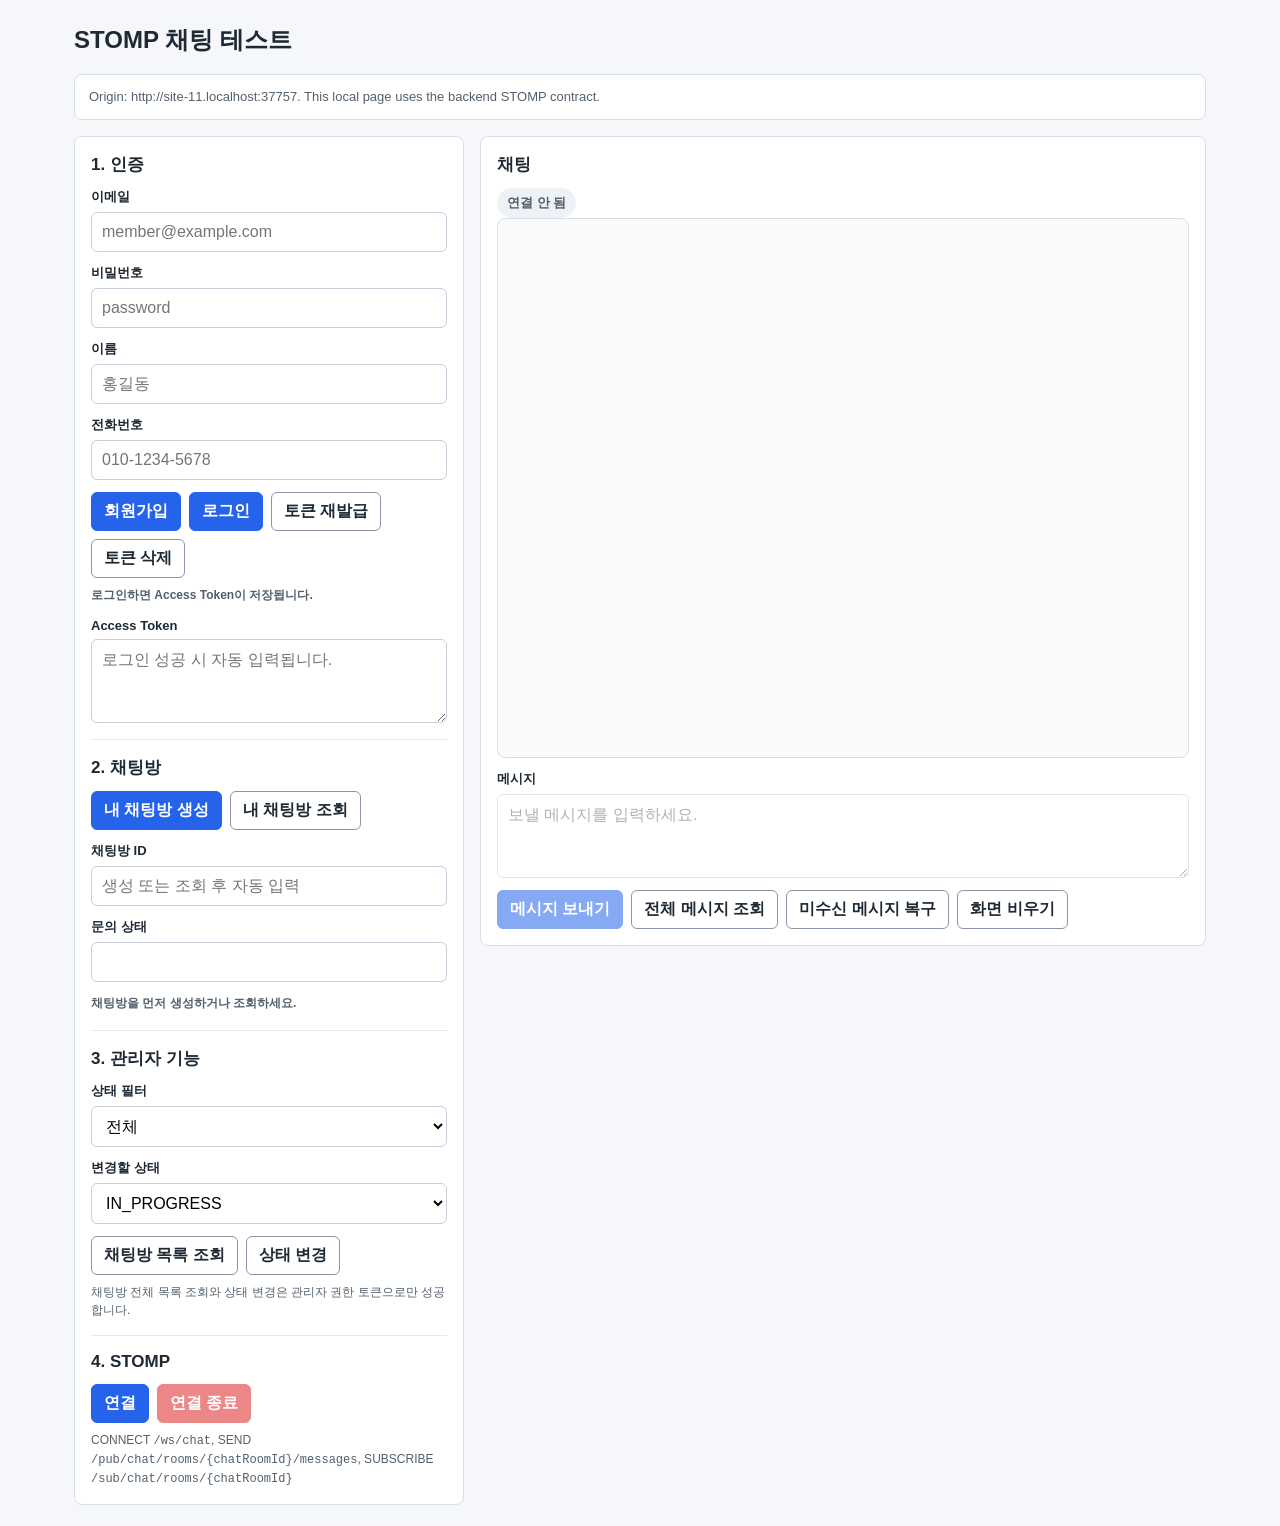
==== commit e94ba07b: "fix: handle stomp error frames" ====
--- a/src/main/resources/chat-test/chat-test.html
+++ b/src/main/resources/chat-test/chat-test.html
@@ -346,8 +346,24 @@
                 appendServerMessage(frame.body);
                 return;
             }
-            if (frame.command === "ERROR") appendError("STOMP ERROR: " + (frame.body || JSON.stringify(frame.headers)));
+            if (frame.command === "ERROR") {
+                appendStompError(frame);
+            }
         });
+    }
+
+    function appendStompError(frame) {
+        try {
+            const error = JSON.parse(frame.body || "{}");
+            if (error.code && error.message) {
+                appendError(`STOMP ERROR: ${error.code} - ${error.message}`);
+                return;
+            }
+        } catch (parseError) {
+            // 서버가 JSON ErrorResponse가 아닌 기본 ERROR frame을 보낸 경우 기존 방식으로 표시합니다.
+        }
+
+        appendError("STOMP ERROR: " + (frame.body || JSON.stringify(frame.headers)));
     }
 
     function subscribeCurrentRoom() {
